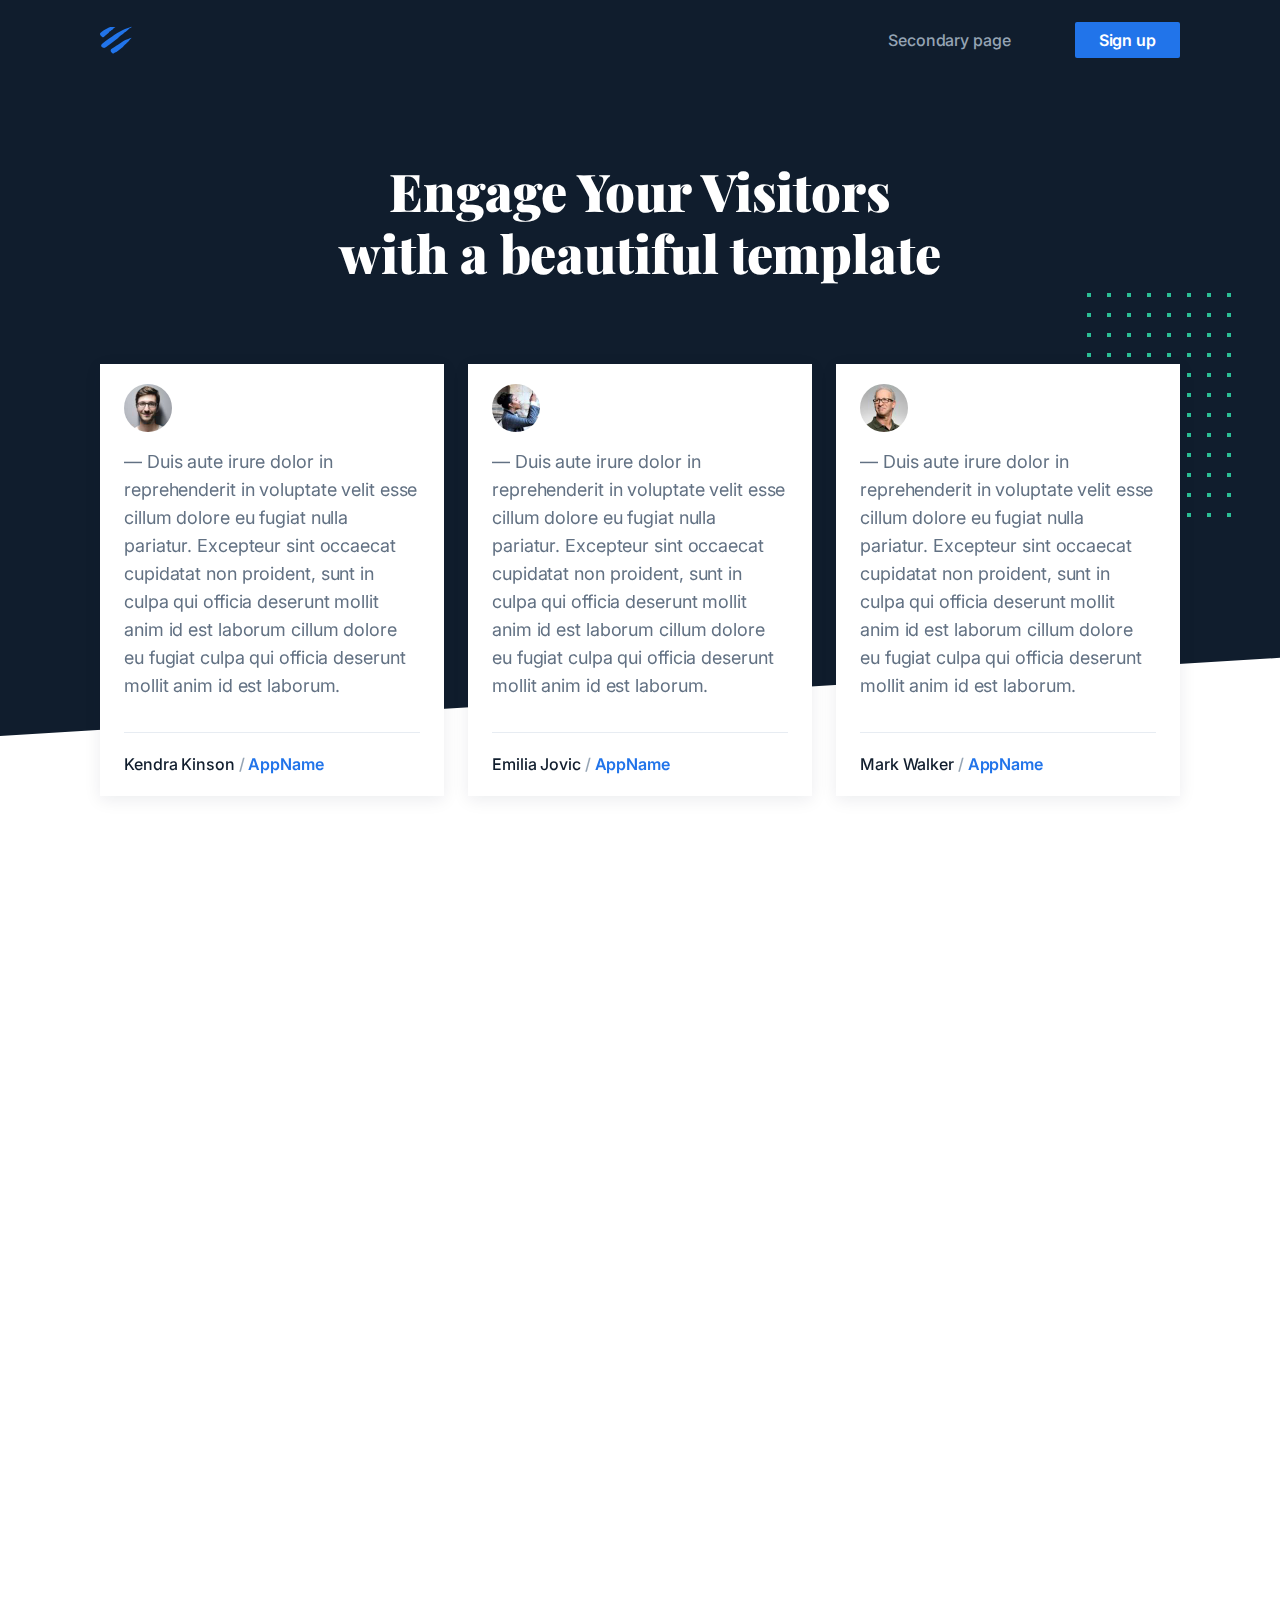
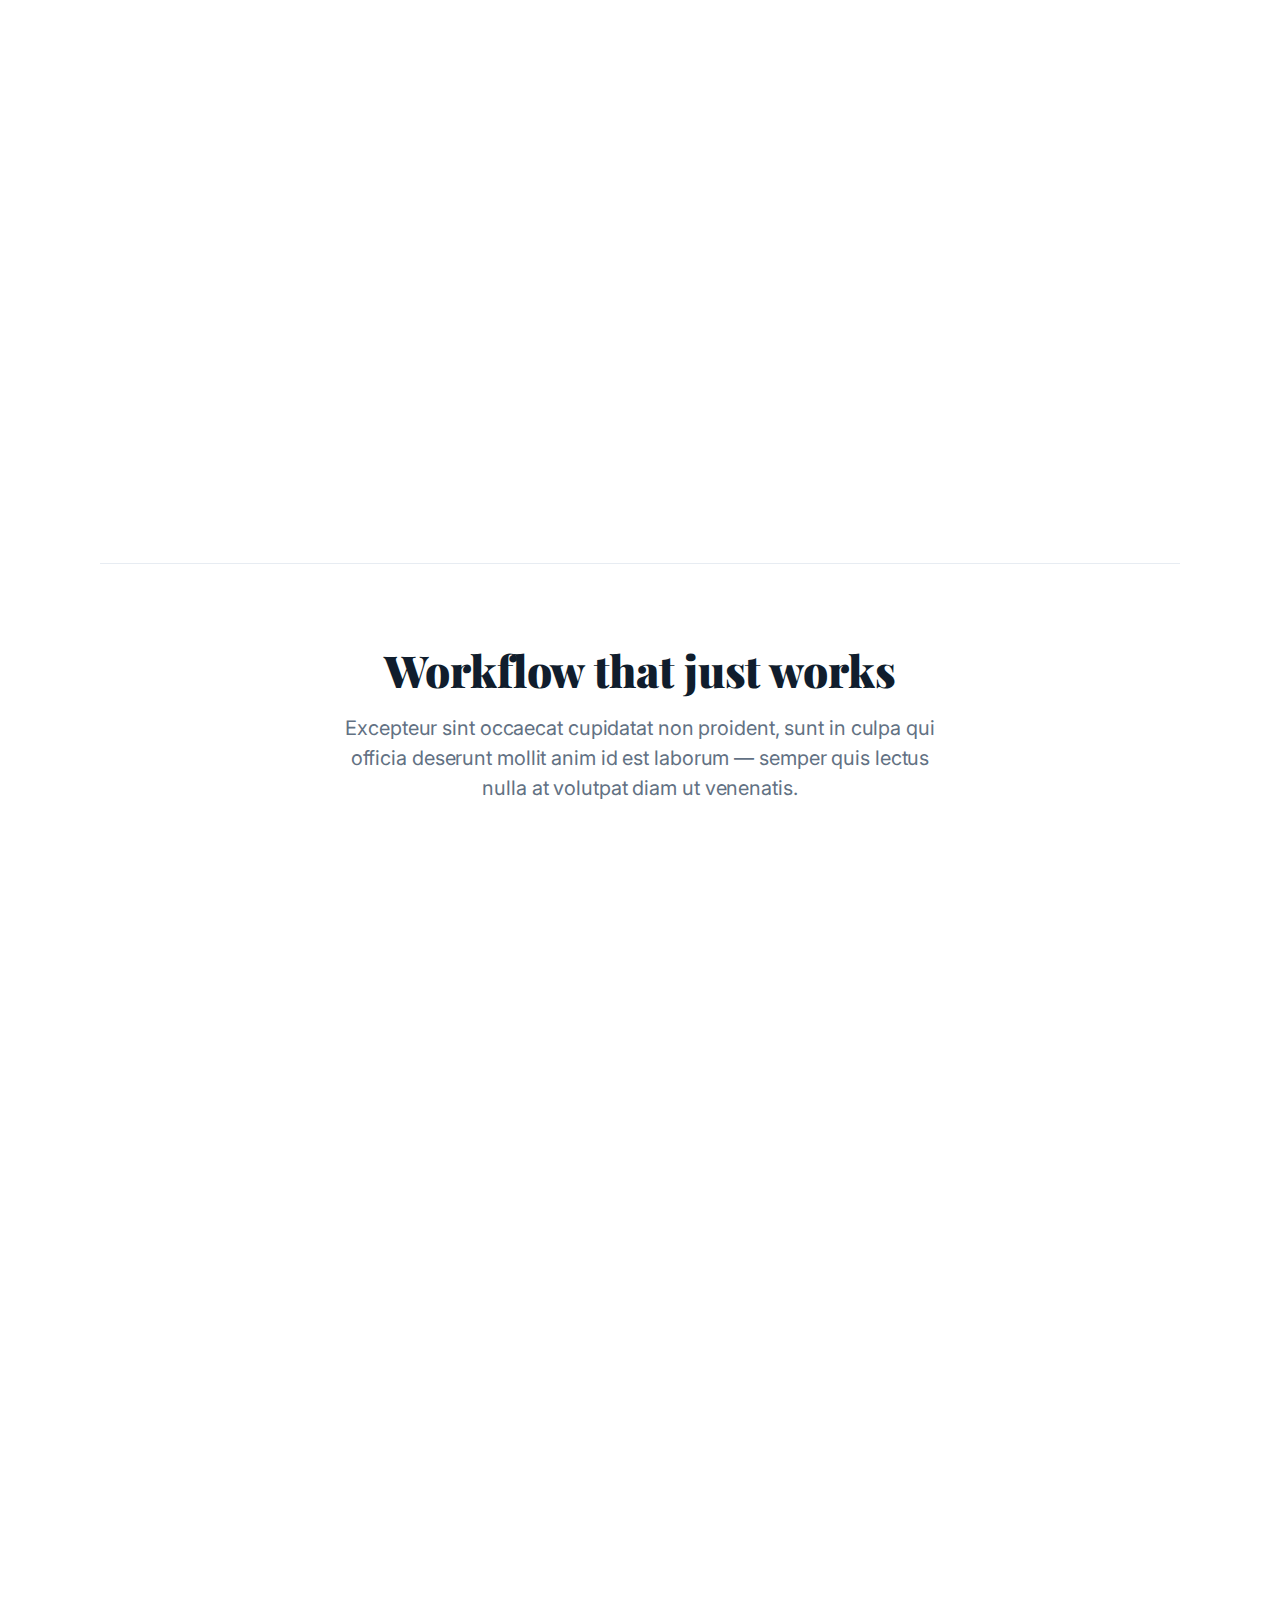
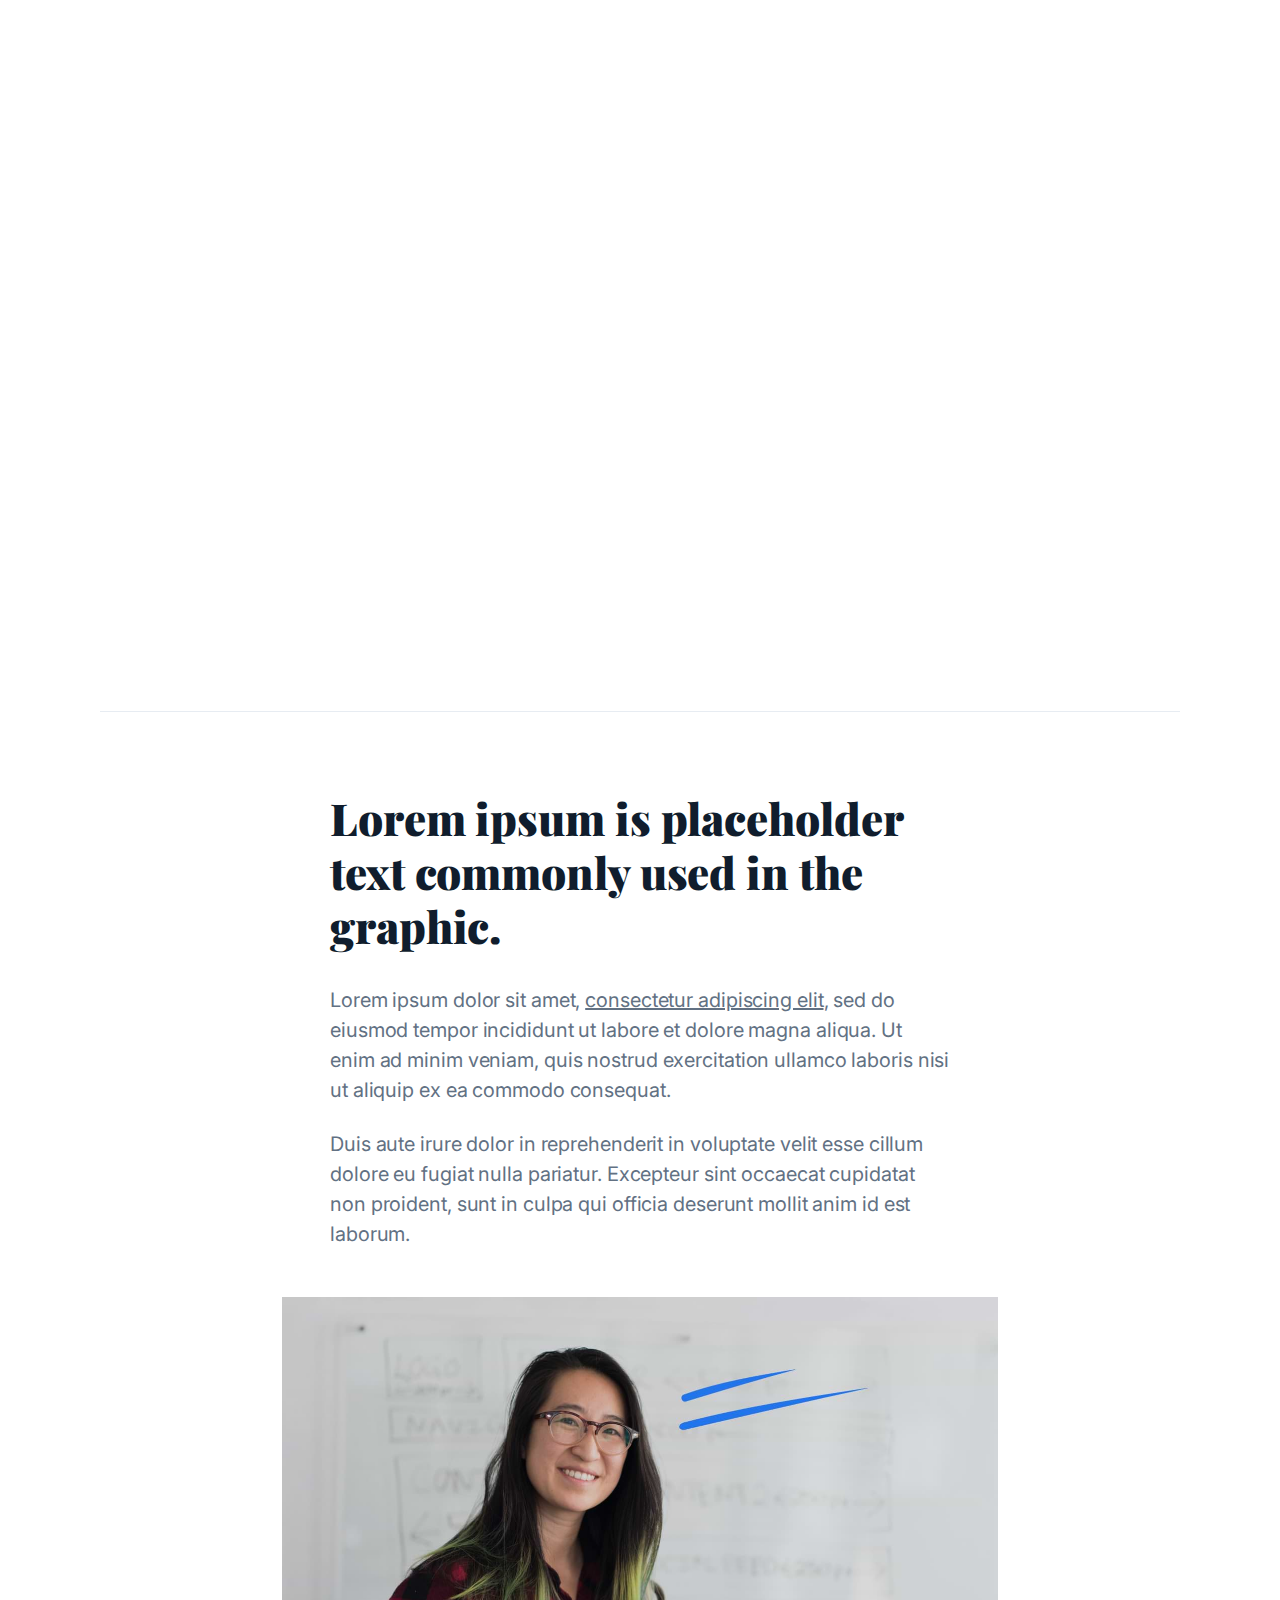
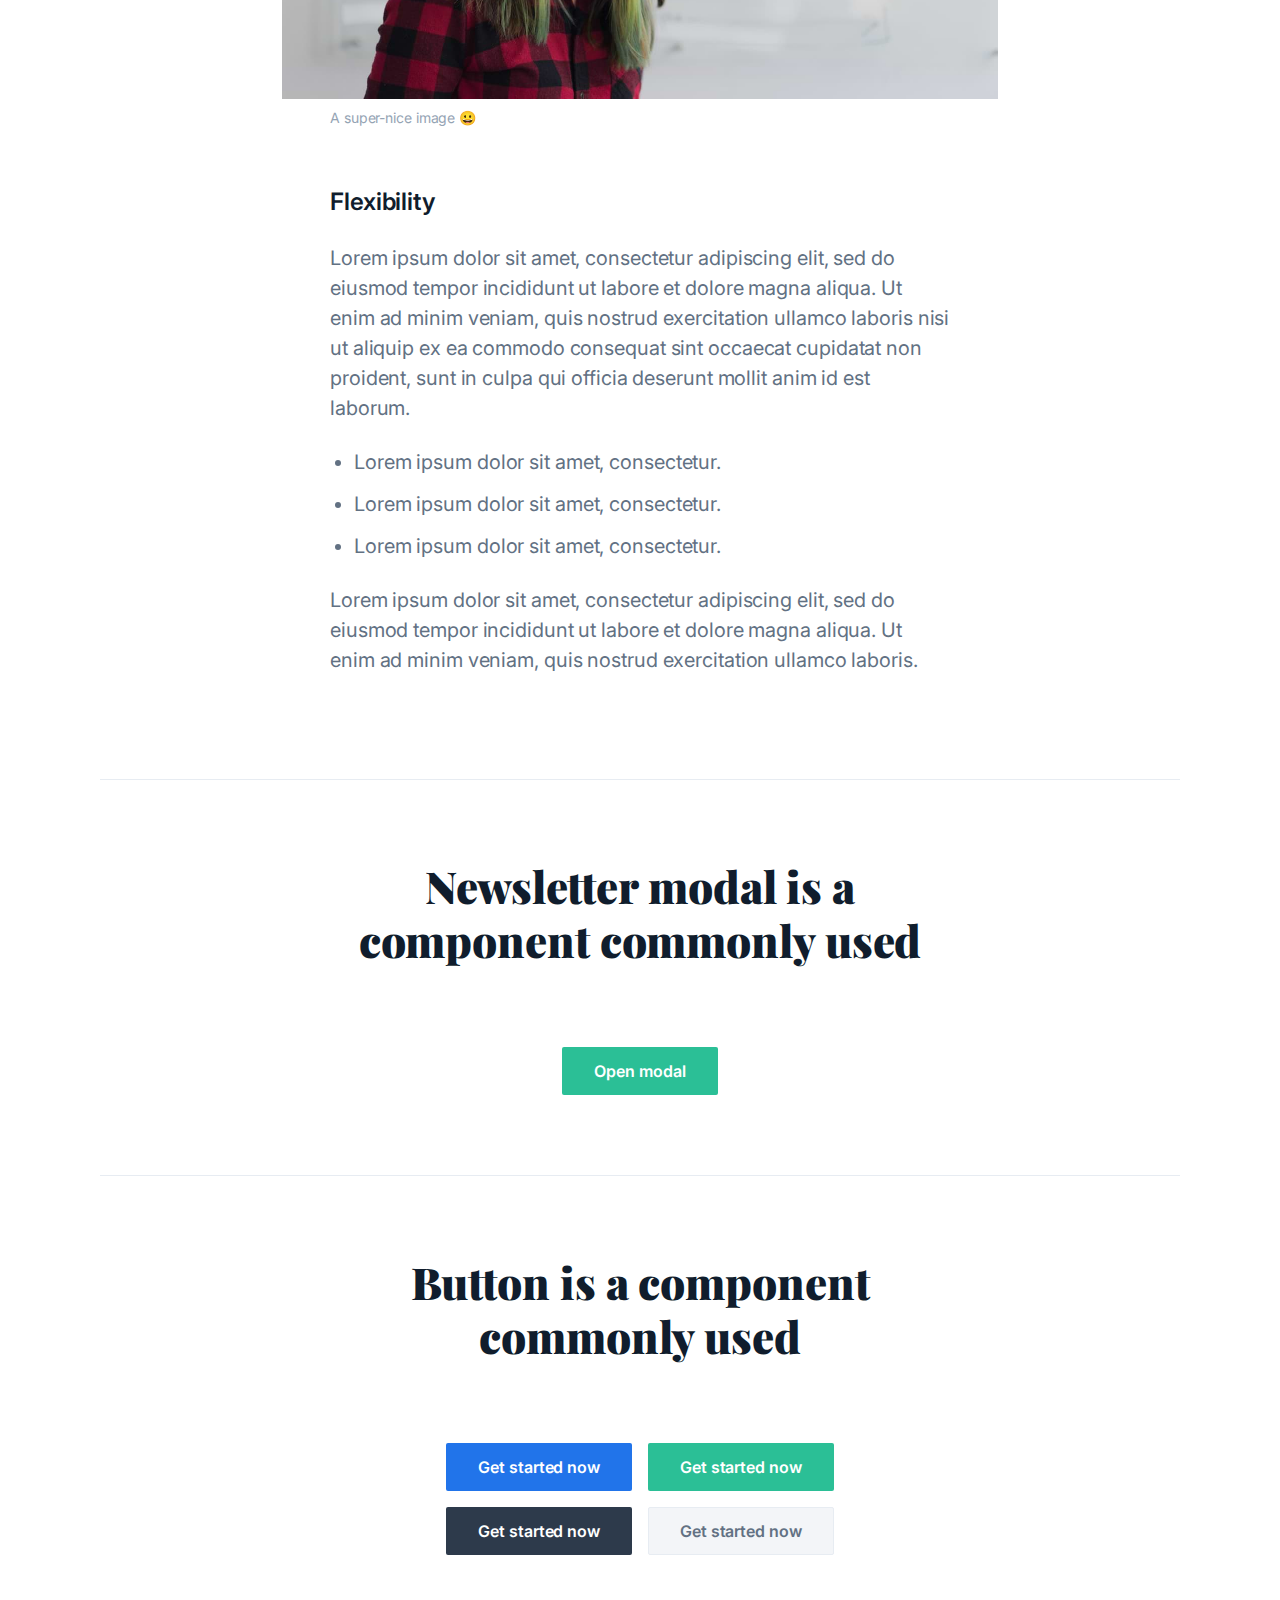
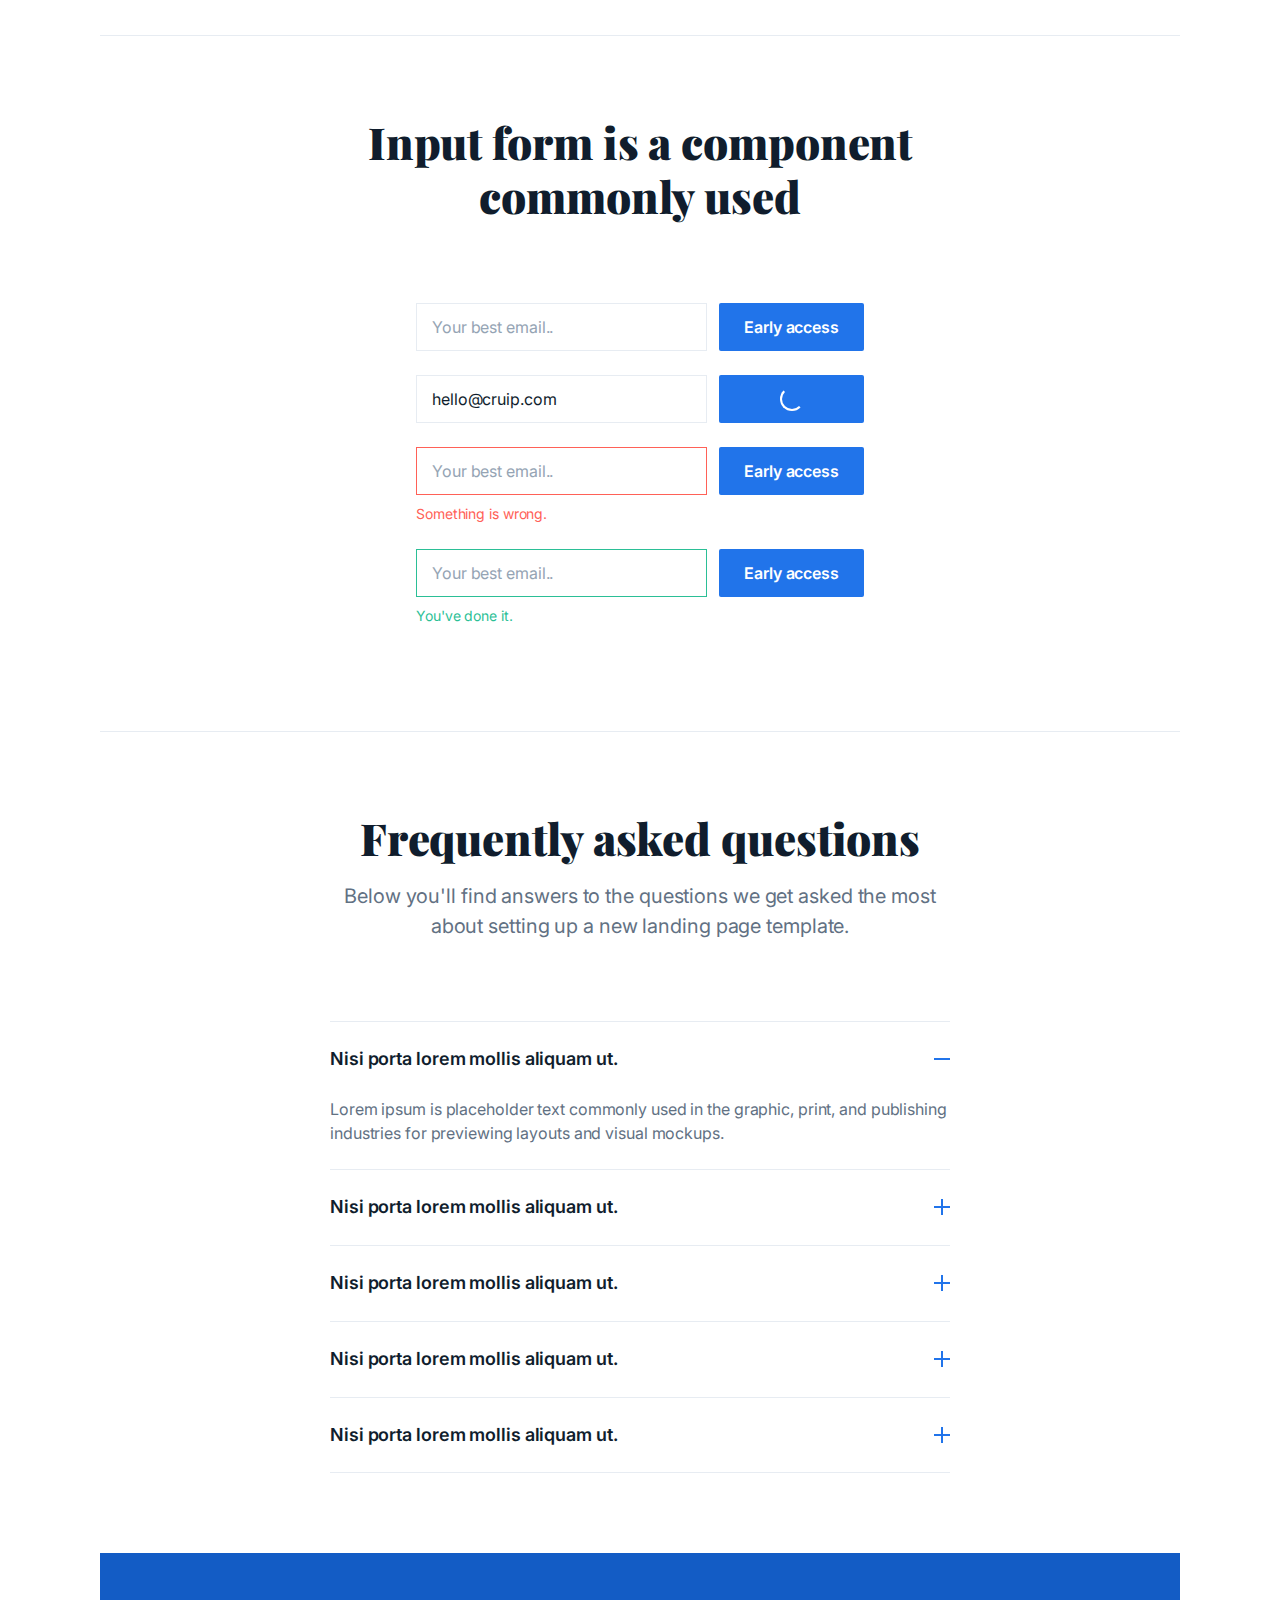
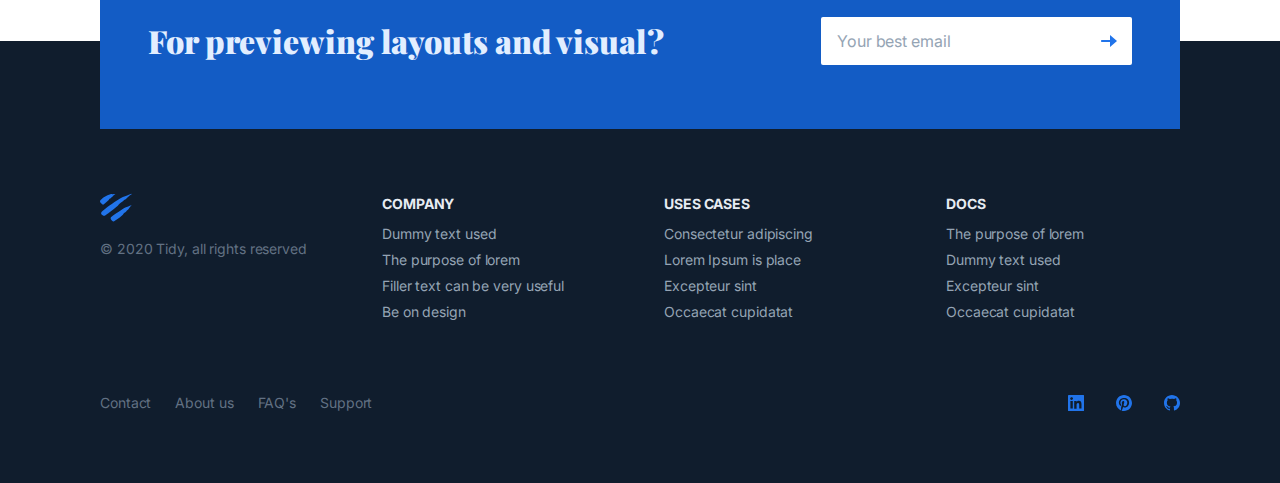
==== api/templates/additional.html @ d2d688d2 "novo" ====
<!DOCTYPE html><html lang="en" class="no-js"><head><meta charset="utf-8"><meta http-equiv="X-UA-Compatible" content="IE=edge"><meta name="viewport" content="width=device-width,initial-scale=1"><title>Tidy Template</title><link rel="stylesheet" href="css/style.css"></head><body class="has-animations"><div class="body-wrap"><header class="site-header invert-color"><div class="container"><div class="site-header-inner"><div class="brand"><h1 class="m-0"><a href="index.html"><img src="images/logo.svg" alt="Tidy" width="32" height="32"></a></h1></div><button id="header-nav-toggle" class="header-nav-toggle" aria-controls="primary-menu" aria-expanded="false"><span class="screen-reader">Menu</span> <span class="hamburger"><span class="hamburger-inner"></span></span></button><nav id="header-nav" class="header-nav"><div class="header-nav-inner"><ul class="list-reset text-xs header-nav-right"><li><a href="additional.html">Secondary page</a></li></ul><ul class="list-reset header-nav-right"><li><a class="button button-primary button-wide-mobile button-wide-mobile button-sm" href="signup.html">Sign up</a></li></ul></div></nav></div></div></header><main class="site-content"><section class="testimonial section has-bg-color-cut illustration-section-02"><div class="container"><div class="testimonial-inner section-inner"><div class="section-header center-content invert-color"><div class="container-xs"><h1 class="m-0">Engage Your Visitors with a beautiful template</h1></div></div><div class="tiles-wrap"><div class="tiles-item reveal-from-bottom" data-reveal-container=".tiles-wrap"><div class="tiles-item-inner has-shadow"><div class="testimonial-item-header mb-16"><div class="testimonial-item-image"><img src="images/testimonial-image-01.jpg" alt="Testimonial image 01" width="48" height="48"></div></div><div class="testimonial-item-content"><p class="text-sm mb-0">— Duis aute irure dolor in reprehenderit in voluptate velit esse cillum dolore eu fugiat nulla pariatur. Excepteur sint occaecat cupidatat non proident, sunt in culpa qui officia deserunt mollit anim id est laborum cillum dolore eu fugiat culpa qui officia deserunt mollit anim id est laborum.</p></div><div class="testimonial-item-footer text-xs fw-500 mt-32 mb-0 has-top-divider"><span class="testimonial-item-name">Kendra Kinson </span><span class="text-color-low">/ </span><span class="testimonial-item-link fw-600"><a href="#">AppName</a></span></div></div></div><div class="tiles-item reveal-from-bottom" data-reveal-container=".tiles-wrap" data-reveal-delay="200"><div class="tiles-item-inner has-shadow"><div class="testimonial-item-header mb-16"><div class="testimonial-item-image"><img src="images/testimonial-image-02.jpg" alt="Testimonial image 02" width="48" height="48"></div></div><div class="testimonial-item-content"><p class="text-sm mb-0">— Duis aute irure dolor in reprehenderit in voluptate velit esse cillum dolore eu fugiat nulla pariatur. Excepteur sint occaecat cupidatat non proident, sunt in culpa qui officia deserunt mollit anim id est laborum cillum dolore eu fugiat culpa qui officia deserunt mollit anim id est laborum.</p></div><div class="testimonial-item-footer text-xs fw-500 mt-32 mb-0 has-top-divider"><span class="testimonial-item-name">Emilia Jovic </span><span class="text-color-low">/ </span><span class="testimonial-item-link fw-600"><a href="#">AppName</a></span></div></div></div><div class="tiles-item reveal-from-bottom" data-reveal-container=".tiles-wrap" data-reveal-delay="400"><div class="tiles-item-inner has-shadow"><div class="testimonial-item-header mb-16"><div class="testimonial-item-image"><img src="images/testimonial-image-03.jpg" alt="Testimonial image 03" width="48" height="48"></div></div><div class="testimonial-item-content"><p class="text-sm mb-0">— Duis aute irure dolor in reprehenderit in voluptate velit esse cillum dolore eu fugiat nulla pariatur. Excepteur sint occaecat cupidatat non proident, sunt in culpa qui officia deserunt mollit anim id est laborum cillum dolore eu fugiat culpa qui officia deserunt mollit anim id est laborum.</p></div><div class="testimonial-item-footer text-xs fw-500 mt-32 mb-0 has-top-divider"><span class="testimonial-item-name">Mark Walker </span><span class="text-color-low">/ </span><span class="testimonial-item-link fw-600"><a href="#">AppName</a></span></div></div></div></div></div></div></section><section class="clients section reveal-fade"><div class="container"><div class="clients-inner section-inner has-top-divider has-bottom-divider"><ul class="list-reset"><li class="reveal-from-bottom"><img src="images/clients-01.svg" alt="Clients 01"></li><li class="reveal-from-bottom" data-reveal-delay="150"><img src="images/clients-02.svg" alt="Clients 02"></li><li class="reveal-from-bottom" data-reveal-delay="300"><img src="images/clients-03.svg" alt="Clients 03"></li><li class="reveal-from-bottom" data-reveal-delay="450"><img src="images/clients-04.svg" alt="Clients 04"></li><li class="reveal-from-bottom" data-reveal-delay="600"><img src="images/clients-05.svg" alt="Clients 05"></li></ul></div></div></section><section class="team section center-content"><div class="container"><div class="team-inner section-inner"><div class="section-header center-content reveal-from-bottom"><div class="container-xs"><h2 class="mt-0 mb-16">Get to know us</h2><p class="m-0">Excepteur sint occaecat cupidatat non proident, sunt in culpa qui officia deserunt mollit anim id est laborum — semper quis lectus nulla at volutpat diam ut venenatis.</p></div></div><div class="tiles-wrap"><div class="tiles-item reveal-from-bottom" data-reveal-container=".tiles-wrap"><div class="tiles-item-inner"><div class="team-item-header"><div class="team-item-image mb-24"><img src="images/team-member-01.jpg" alt="Team member 01" width="180" height="180"></div></div><div class="team-item-content"><h5 class="team-item-name mt-0 mb-4">Markus Hasinika</h5><div class="team-item-role text-xs fw-600 mb-8">Founder & CEO</div><p class="m-0 text-sm">Lorem ipsum dolor sit amet, consectetur adipiscing elit, sed do eiusmod.</p></div></div></div><div class="tiles-item reveal-from-bottom" data-reveal-container=".tiles-wrap" data-reveal-delay="150"><div class="tiles-item-inner"><div class="team-item-header"><div class="team-item-image mb-24"><img src="images/team-member-02.jpg" alt="Team member 02" width="180" height="180"></div></div><div class="team-item-content"><h5 class="team-item-name mt-0 mb-4">Markus Hasinika</h5><div class="team-item-role text-xs fw-600 mb-8">Founder & CEO</div><p class="m-0 text-sm">Lorem ipsum dolor sit amet, consectetur adipiscing elit, sed do eiusmod.</p></div></div></div><div class="tiles-item reveal-from-bottom" data-reveal-container=".tiles-wrap" data-reveal-delay="300"><div class="tiles-item-inner"><div class="team-item-header"><div class="team-item-image mb-24"><img src="images/team-member-03.jpg" alt="Team member 03" width="180" height="180"></div></div><div class="team-item-content"><h5 class="team-item-name mt-0 mb-4">Markus Hasinika</h5><div class="team-item-role text-xs fw-600 mb-8">Founder & CEO</div><p class="m-0 text-sm">Lorem ipsum dolor sit amet, consectetur adipiscing elit, sed do eiusmod.</p></div></div></div><div class="tiles-item reveal-from-bottom" data-reveal-container=".tiles-wrap" data-reveal-delay="450"><div class="tiles-item-inner"><div class="team-item-header"><div class="team-item-image mb-24"><img src="images/team-member-04.jpg" alt="Team member 04" width="180" height="180"></div></div><div class="team-item-content"><h5 class="team-item-name mt-0 mb-4">Markus Hasinika</h5><div class="team-item-role text-xs fw-600 mb-8">Founder & CEO</div><p class="m-0 text-sm">Lorem ipsum dolor sit amet, consectetur adipiscing elit, sed do eiusmod.</p></div></div></div><div class="tiles-item reveal-from-bottom" data-reveal-container=".tiles-wrap" data-reveal-delay="600"><div class="tiles-item-inner"><div class="team-item-header"><div class="team-item-image mb-24"><img src="images/team-member-05.jpg" alt="Team member 05" width="180" height="180"></div></div><div class="team-item-content"><h5 class="team-item-name mt-0 mb-4">Markus Hasinika</h5><div class="team-item-role text-xs fw-600 mb-8">Founder & CEO</div><p class="m-0 text-sm">Lorem ipsum dolor sit amet, consectetur adipiscing elit, sed do eiusmod.</p></div></div></div><div class="tiles-item reveal-from-bottom" data-reveal-container=".tiles-wrap" data-reveal-delay="750"><div class="tiles-item-inner"><div class="team-item-header"><div class="team-item-image mb-24"><img src="images/team-member-06.jpg" alt="Team member 01" width="180" height="180"></div></div><div class="team-item-content"><h5 class="team-item-name mt-0 mb-4">Markus Hasinika</h5><div class="team-item-role text-xs fw-600 mb-8">Founder & CEO</div><p class="m-0 text-sm">Lorem ipsum dolor sit amet, consectetur adipiscing elit, sed do eiusmod.</p></div></div></div></div></div></div></section><section class="features-split section"><div class="container"><div class="features-split-inner section-inner has-top-divider"><div class="section-header center-content"><div class="container-xs"><h2 class="mt-0 mb-16">Workflow that just works</h2><p class="m-0">Excepteur sint occaecat cupidatat non proident, sunt in culpa qui officia deserunt mollit anim id est laborum — semper quis lectus nulla at volutpat diam ut venenatis.</p></div></div><div class="split-wrap invert-mobile"><div class="split-item"><div class="split-item-content center-content-mobile"><h3 class="mt-0 mb-16 reveal-from-bottom" data-reveal-container=".split-item">Data-driven insights</h3><p class="m-0 reveal-from-bottom" data-reveal-delay="100" data-reveal-container=".split-item">Lorem ipsum dolor sit amet, consectetur adipiscing elit, sed do eiusmod tempor incididunt ut labore et dolore magna aliqua. Ut enim ad minim veniam, quis nostrud exercitation ullamco laboris nisi ut aliquip ex ea commodo consequat.</p></div><div class="split-item-image split-item-image-fill reveal-scale-up" data-reveal-container=".split-item" data-reveal-delay="200"><img class="has-shadow" src="images/features-split-image-01.png" alt="Features split image 01" width="528" height="396"></div></div><div class="split-item"><div class="split-item-content center-content-mobile"><h3 class="mt-0 mb-16 reveal-from-bottom" data-reveal-container=".split-item">Data-driven insights</h3><p class="m-0 reveal-from-bottom" data-reveal-delay="100" data-reveal-container=".split-item">Lorem ipsum dolor sit amet, consectetur adipiscing elit, sed do eiusmod tempor incididunt ut labore et dolore magna aliqua. Ut enim ad minim veniam, quis nostrud exercitation ullamco laboris nisi ut aliquip ex ea commodo consequat.</p></div><div class="split-item-image split-item-image-fill reveal-scale-up" data-reveal-container=".split-item" data-reveal-delay="200"><img class="has-shadow" src="images/features-split-image-02.png" alt="Features split image 02" width="528" height="396"></div></div><div class="split-item"><div class="split-item-content center-content-mobile"><h3 class="mt-0 mb-16 reveal-from-bottom" data-reveal-container=".split-item">Data-driven insights</h3><p class="m-0 reveal-from-bottom" data-reveal-delay="100" data-reveal-container=".split-item">Lorem ipsum dolor sit amet, consectetur adipiscing elit, sed do eiusmod tempor incididunt ut labore et dolore magna aliqua. Ut enim ad minim veniam, quis nostrud exercitation ullamco laboris nisi ut aliquip ex ea commodo consequat.</p></div><div class="split-item-image split-item-image-fill reveal-scale-up" data-reveal-container=".split-item" data-reveal-delay="200"><img class="has-shadow" src="images/features-split-image-03.png" alt="Features split image 03" width="528" height="396"></div></div></div></div></div></section><section class="section"><div class="container"><div class="section-inner has-top-divider"><div class="container-xs"><h2 class="mt-0">Lorem ipsum is placeholder text commonly used in the graphic.</h2><p>Lorem ipsum dolor sit amet, <a href="#">consectetur adipiscing elit</a>, sed do eiusmod tempor incididunt ut labore et dolore magna aliqua. Ut enim ad minim veniam, quis nostrud exercitation ullamco laboris nisi ut aliquip ex ea commodo consequat.</p><p>Duis aute irure dolor in reprehenderit in voluptate velit esse cillum dolore eu fugiat nulla pariatur. Excepteur sint occaecat cupidatat non proident, sunt in culpa qui officia deserunt mollit anim id est laborum.</p><figure><img class="image-larger" src="images/image-placeholder.jpg" alt="Image placeholder" width="712" height="400"><figcaption class="text-color-low">A super-nice image <span role="img" aria-label="smile">😀</span></figcaption></figure><h4>Flexibility</h4><p>Lorem ipsum dolor sit amet, consectetur adipiscing elit, sed do eiusmod tempor incididunt ut labore et dolore magna aliqua. Ut enim ad minim veniam, quis nostrud exercitation ullamco laboris nisi ut aliquip ex ea commodo consequat sint occaecat cupidatat non proident, sunt in culpa qui officia deserunt mollit anim id est laborum.</p><ul><li>Lorem ipsum dolor sit amet, consectetur.</li><li>Lorem ipsum dolor sit amet, consectetur.</li><li>Lorem ipsum dolor sit amet, consectetur.</li></ul><p>Lorem ipsum dolor sit amet, consectetur adipiscing elit, sed do eiusmod tempor incididunt ut labore et dolore magna aliqua. Ut enim ad minim veniam, quis nostrud exercitation ullamco laboris.</p></div></div></div></section><section class="section"><div class="container"><div class="section-inner has-top-divider"><div class="container-xs"><div class="section-header center-content"><h2 class="m-0">Newsletter modal is a component commonly used</h2></div><div class="center-content"><a class="button button-secondary modal-trigger" aria-controls="modal-01" href="#">Open modal</a></div><div id="modal-01" class="modal"><div class="modal-inner"><button class="modal-close modal-close-trigger" aria-label="close"></button><div class="modal-content"><div class="center-content"><h3 class="mt-16 mb-8">Join our newsletter</h3><p class="text-sm">Magnis dis parturient montes nascetur. Quam quisque id diam vel quam integer.</p></div><form style="max-width:320px;margin:0 auto"><div class="mb-12"><input class="form-input" type="email" id="modal-input" placeholder="Your best email"></div><button class="button button-primary button-block">Subscribe</button></form><div class="center-content mt-24"><a class="text-xs modal-close-trigger" aria-label="close" href="#0">No thanks!</a></div></div></div></div></div></div></div></section><section class="section center-content"><div class="container"><div class="section-inner has-top-divider"><div class="container-xs"><div class="section-header"><h2 class="m-0">Button is a component commonly used</h2></div><div class="button-group"><a class="button button-primary button-wide-mobile" href="#">Get started now</a> <a class="button button-secondary button-wide-mobile" href="#">Get started now</a></div><div class="button-group"><a class="button button-dark button-wide-mobile" href="#">Get started now</a> <a class="button button-wide-mobile" href="#">Get started now</a></div></div></div></div></section><section class="section"><div class="container"><div class="section-inner has-top-divider"><div class="container-xs"><div class="section-header center-content"><h2 class="m-0">Input form is a component commonly used</h2></div><form style="max-width:448px;margin:0 auto"><div class="mb-24"><label class="form-label screen-reader" for="input-01">This is a label</label><div class="form-group-desktop"><input class="form-input" type="email" id="input-01" placeholder="Your best email.."> <button class="button button-primary">Early access</button></div></div><div class="mb-24"><label class="form-label screen-reader" for="input-02">This is a label</label><div class="form-group-desktop"><input class="form-input" type="email" id="input-02" placeholder="Your best email.." value="hello@cruip.com"> <button class="button button-primary is-loading">Early access</button></div></div><div class="mb-24"><label class="form-label screen-reader" for="input-03">This is a label</label><div class="form-group-desktop"><input class="form-input form-error" type="email" id="input-03" placeholder="Your best email.."> <button class="button button-primary">Early access</button></div><div class="form-hint text-color-error">Something is wrong.</div></div><div class="mb-24"><label class="form-label screen-reader" for="input-04">This is a label</label><div class="form-group-desktop"><input class="form-input form-success" type="email" id="input-04" placeholder="Your best email.."> <button class="button button-primary">Early access</button></div><div class="form-hint text-color-success">You've done it.</div></div></form></div></div></div></section><section class="section"><div class="container"><div class="section-inner has-top-divider"><div class="container-xs"><div class="section-header center-content"><h2 class="mt-0 mb-16">Frequently asked questions</h2><p class="m-0">Below you'll find answers to the questions we get asked the most about setting up a new landing page template.</p></div><ul class="accordion list-reset mb-0"><li class="is-active"><div class="accordion-header text-sm"><span class="text-sm text-color-high fw-600">Nisi porta lorem mollis aliquam ut.</span><div class="accordion-icon"></div></div><div class="accordion-content text-xs"><p>Lorem ipsum is placeholder text commonly used in the graphic, print, and publishing industries for previewing layouts and visual mockups.</p></div></li><li><div class="accordion-header text-sm"><span class="text-sm text-color-high fw-600">Nisi porta lorem mollis aliquam ut.</span><div class="accordion-icon"></div></div><div class="accordion-content text-xs"><p>Lorem ipsum is placeholder text commonly used in the graphic, print, and publishing industries for previewing layouts and visual mockups.</p></div></li><li><div class="accordion-header text-sm"><span class="text-sm text-color-high fw-600">Nisi porta lorem mollis aliquam ut.</span><div class="accordion-icon"></div></div><div class="accordion-content text-xs"><p>Lorem ipsum is placeholder text commonly used in the graphic, print, and publishing industries for previewing layouts and visual mockups.</p></div></li><li><div class="accordion-header text-sm"><span class="text-sm text-color-high fw-600">Nisi porta lorem mollis aliquam ut.</span><div class="accordion-icon"></div></div><div class="accordion-content text-xs"><p>Lorem ipsum is placeholder text commonly used in the graphic, print, and publishing industries for previewing layouts and visual mockups.</p></div></li><li><div class="accordion-header text-sm"><span class="text-sm text-color-high fw-600">Nisi porta lorem mollis aliquam ut.</span><div class="accordion-icon"></div></div><div class="accordion-content text-xs"><p>Lorem ipsum is placeholder text commonly used in the graphic, print, and publishing industries for previewing layouts and visual mockups.</p></div></li></ul></div></div></div></section><section class="cta section center-content-mobile has-bg-color-cut invert-color"><div class="container"><div class="cta-inner section-inner cta-split"><div class="cta-slogan"><h3 class="m-0">For previewing layouts and visual?</h3></div><div class="cta-action"><div class="has-icon-right"><label for="newsletter" class="form-label screen-reader">Subscribe</label> <input id="newsletter" class="form-input" type="text" placeholder="Your best email"> <svg width="16" height="12" xmlns="http://www.w3.org/2000/svg"><path d="M9 5H1c-.6 0-1 .4-1 1s.4 1 1 1h8v5l7-6-7-6v5z" fill="#2174EA" fill-rule="nonzero"/></svg></div></div></div></div></section></main><footer class="site-footer invert-color"><div class="container"><div class="site-footer-inner"><div class="footer-top text-xxs"><div class="footer-blocks"><div class="footer-block"><div class="brand mb-16"><a href="index.html"><img src="images/logo.svg" alt="Tidy" width="32" height="32"></a></div><div class="footer-copyright">&copy; 2020 Tidy, all rights reserved</div></div><div class="footer-block"><div class="footer-block-title">Company</div><ul class="list-reset mb-0"><li><a href="#">Dummy text used</a></li><li><a href="#">The purpose of lorem</a></li><li><a href="#">Filler text can be very useful</a></li><li><a href="#">Be on design</a></li></ul></div><div class="footer-block"><div class="footer-block-title">Uses cases</div><ul class="list-reset mb-0"><li><a href="#">Consectetur adipiscing</a></li><li><a href="#">Lorem Ipsum is place</a></li><li><a href="#">Excepteur sint</a></li><li><a href="#">Occaecat cupidatat</a></li></ul></div><div class="footer-block"><div class="footer-block-title">Docs</div><ul class="list-reset mb-0"><li><a href="#">The purpose of lorem</a></li><li><a href="#">Dummy text used</a></li><li><a href="#">Excepteur sint</a></li><li><a href="#">Occaecat cupidatat</a></li></ul></div></div></div><div class="footer-bottom space-between center-content-mobile text-xxs"><nav class="footer-nav"><ul class="list-reset mb-0"><li><a href="#">Contact</a></li><li><a href="#">About us</a></li><li><a href="#">FAQ's</a></li><li><a href="#">Support</a></li></ul></nav><div class="footer-social"><ul class="list-reset"><li><a href="#"><svg width="16" height="16" viewBox="0 0 16 16" xmlns="http://www.w3.org/2000/svg"><title>LinkedIn</title><path d="M15.3 0H.7C.3 0 0 .3 0 .7v14.7c0 .3.3.6.7.6h14.7c.4 0 .7-.3.7-.7V.7c-.1-.4-.4-.7-.8-.7zM4.7 13.6H2.4V6h2.4v7.6h-.1zM3.6 5c-.8 0-1.4-.7-1.4-1.4 0-.8.6-1.4 1.4-1.4.8 0 1.4.6 1.4 1.4-.1.7-.7 1.4-1.4 1.4zm10 8.6h-2.4V9.9c0-.9 0-2-1.2-2s-1.4 1-1.4 2v3.8H6.2V6h2.3v1c.3-.6 1.1-1.2 2.2-1.2 2.4 0 2.8 1.6 2.8 3.6v4.2h.1z"/></svg></a></li><li><a href="#"><svg width="16" height="16" viewBox="0 0 16 16" xmlns="http://www.w3.org/2000/svg"><title>Pinterest</title><path d="M8 0C3.6 0 0 3.6 0 8c0 3.4 2.1 6.3 5.1 7.4-.1-.6-.1-1.6 0-2.3.1-.6.9-4 .9-4s-.2-.4-.2-1.1c0-1.1.7-2 1.5-2 .7 0 1 .5 1 1.1 0 .7-.4 1.7-.7 2.7-.2.8.4 1.4 1.2 1.4 1.4 0 2.5-1.5 2.5-3.7 0-1.9-1.4-3.3-3.3-3.3-2.3 0-3.6 1.7-3.6 3.5 0 .7.3 1.4.6 1.8v.4c-.1.3-.2.8-.2.9 0 .1-.1.2-.3.1-1-.5-1.6-1.9-1.6-3.1C2.9 5.3 4.7 3 8.2 3c2.8 0 4.9 2 4.9 4.6 0 2.8-1.7 5-4.2 5-.8 0-1.6-.4-1.8-.9 0 0-.4 1.5-.5 1.9-.2.7-.7 1.6-1 2.1.8.2 1.6.3 2.4.3 4.4 0 8-3.6 8-8s-3.6-8-8-8z"/></svg></a></li><li><a href="#"><svg width="16" height="16" viewBox="0 0 16 16" xmlns="http://www.w3.org/2000/svg"><title>GitHub</title><path d="M7.95 0C3.578 0 0 3.578 0 7.95c0 3.479 2.286 6.46 5.466 7.553.397.1.497-.199.497-.397v-1.392c-2.187.497-2.683-.994-2.683-.994-.398-.894-.895-1.192-.895-1.192-.696-.497.1-.497.1-.497.795.1 1.192.795 1.192.795.696 1.292 1.888.894 2.286.696.1-.497.298-.895.497-1.093-1.79-.2-3.578-.895-3.578-3.976 0-.894.298-1.59.795-2.087-.1-.198-.397-.993.1-2.086 0 0 .695-.2 2.186.795a6.408 6.408 0 0 1 1.987-.299c.696 0 1.392.1 1.988.299 1.49-.994 2.186-.795 2.186-.795.398 1.093.199 1.888.1 2.086.496.597.795 1.292.795 2.087 0 3.081-1.889 3.677-3.677 3.876.298.398.596.895.596 1.59v2.187c0 .198.1.496.596.397C13.714 14.41 16 11.43 16 7.95 15.9 3.578 12.323 0 7.95 0z"/></svg></a></li></ul></div></div></div></div></footer></div><script src="js/main.min.js"></script></body></html>
---- api/templates/css/style.css ----
@import url("https://fonts.googleapis.com/css?family=Inter:400,500,600,700|Playfair+Display:700,900&display=swap");html{line-height:1.15;-ms-text-size-adjust:100%;-webkit-text-size-adjust:100%}body{margin:0}article,aside,footer,header,nav,section{display:block}h1{font-size:2em;margin:0.67em 0}figcaption,figure,main{display:block}figure{margin:1em 40px}hr{box-sizing:content-box;height:0;overflow:visible}pre{font-family:monospace, monospace;font-size:1em}a{background-color:transparent;-webkit-text-decoration-skip:objects}abbr[title]{border-bottom:none;text-decoration:underline;-webkit-text-decoration:underline dotted;text-decoration:underline dotted}b,strong{font-weight:inherit}b,strong{font-weight:bolder}code,kbd,samp{font-family:monospace, monospace;font-size:1em}dfn{font-style:italic}mark{background-color:#ff0;color:#000}small{font-size:80%}sub,sup{font-size:75%;line-height:0;position:relative;vertical-align:baseline}sub{bottom:-0.25em}sup{top:-0.5em}audio,video{display:inline-block}audio:not([controls]){display:none;height:0}img{border-style:none}svg:not(:root){overflow:hidden}button,input,optgroup,select,textarea{font-family:sans-serif;font-size:100%;line-height:1.15;margin:0}button,input{overflow:visible}button,select{text-transform:none}button,html [type="button"],[type="reset"],[type="submit"]{-webkit-appearance:button}button::-moz-focus-inner,[type="button"]::-moz-focus-inner,[type="reset"]::-moz-focus-inner,[type="submit"]::-moz-focus-inner{border-style:none;padding:0}button:-moz-focusring,[type="button"]:-moz-focusring,[type="reset"]:-moz-focusring,[type="submit"]:-moz-focusring{outline:1px dotted ButtonText}fieldset{padding:0.35em 0.75em 0.625em}legend{box-sizing:border-box;color:inherit;display:table;max-width:100%;padding:0;white-space:normal}progress{display:inline-block;vertical-align:baseline}textarea{overflow:auto}[type="checkbox"],[type="radio"]{box-sizing:border-box;padding:0}[type="number"]::-webkit-inner-spin-button,[type="number"]::-webkit-outer-spin-button{height:auto}[type="search"]{-webkit-appearance:textfield;outline-offset:-2px}[type="search"]::-webkit-search-cancel-button,[type="search"]::-webkit-search-decoration{-webkit-appearance:none}::-webkit-file-upload-button{-webkit-appearance:button;font:inherit}details,menu{display:block}summary{display:list-item}canvas{display:inline-block}template{display:none}[hidden]{display:none}@media (min-width: 641px){.has-animations [class*=reveal-]{opacity:0;will-change:opacity, transform}.has-animations .reveal-from-top{-webkit-transform:translateY(-10px);transform:translateY(-10px)}.has-animations .reveal-from-bottom{-webkit-transform:translateY(10px);transform:translateY(10px)}.has-animations .reveal-from-left{-webkit-transform:translateX(-10px);transform:translateX(-10px)}.has-animations .reveal-from-right{-webkit-transform:translateX(10px);transform:translateX(10px)}.has-animations .reveal-scale-up{-webkit-transform:scale(.95);transform:scale(.95)}.has-animations .reveal-scale-down{-webkit-transform:scale(1.05);transform:scale(1.05)}.has-animations .reveal-rotate-from-left{-webkit-transform:perspective(1000px) rotateY(-45deg);transform:perspective(1000px) rotateY(-45deg)}.has-animations .reveal-rotate-from-right{-webkit-transform:perspective(1000px) rotateY(45deg);transform:perspective(1000px) rotateY(45deg)}.has-animations.is-loaded [class*=reveal-]{-webkit-transition:opacity 1s cubic-bezier(0.39, 0.575, 0.565, 1),-webkit-transform 1s cubic-bezier(0.39, 0.575, 0.565, 1);transition:opacity 1s cubic-bezier(0.39, 0.575, 0.565, 1),-webkit-transform 1s cubic-bezier(0.39, 0.575, 0.565, 1);transition:opacity 1s cubic-bezier(0.39, 0.575, 0.565, 1),transform 1s cubic-bezier(0.39, 0.575, 0.565, 1);transition:opacity 1s cubic-bezier(0.39, 0.575, 0.565, 1),transform 1s cubic-bezier(0.39, 0.575, 0.565, 1),-webkit-transform 1s cubic-bezier(0.39, 0.575, 0.565, 1)}.has-animations.is-loaded [class*=reveal-].is-revealed{opacity:1;-webkit-transform:translate(0);transform:translate(0)}}html{box-sizing:border-box}*,*:before,*:after{box-sizing:inherit}body{background:#fff;-moz-osx-font-smoothing:grayscale;-webkit-font-smoothing:antialiased}hr{border:0;display:block;height:1px;background:#E7ECF2;margin-top:24px;margin-bottom:24px}ul,ol{margin-top:0;padding-left:24px}ul:not(:last-child),ol:not(:last-child){margin-bottom:24px}ul{list-style:disc}ol{list-style:decimal}li:not(:last-child){margin-bottom:12px}li>ul,li>ol{margin-top:12px;margin-bottom:0}dl{margin-top:0;margin-bottom:24px}dt{font-weight:600}dd{margin-left:24px;margin-bottom:24px}img,svg,video{display:block;height:auto;max-width:100%}figure{margin:48px 0}figcaption{padding:8px 0}table{font-size:16px;line-height:24px;letter-spacing:-0.1px;border-collapse:collapse;margin-bottom:24px;width:100%}tr{border-bottom:1px solid #E7ECF2}th{font-weight:600;text-align:left}th,td{padding:8px 16px}th:first-child,td:first-child{padding-left:0}th:last-child,td:last-child{padding-right:0}.invert-color hr{display:block;height:1px;background:rgba(98,113,131,0.24)}.invert-color tr{border-bottom:1px solid rgba(98,113,131,0.24)}html{font-size:20px;line-height:30px;letter-spacing:-0.1px}body{color:#627183;font-size:1rem}body,button,input,select,textarea{font-family:"Inter", sans-serif;font-weight:400}h1,h2,h3,h4,h5,h6,.h1,.h2,.h3,.h4,.h5,.h6{font-family:"Playfair Display", serif;font-weight:900;clear:both;color:#101D2D;word-wrap:break-word;overflow-wrap:break-word}h1,.h1{font-size:44px;line-height:54px}h2,.h2{font-size:32px;line-height:42px}h3,.h3{font-size:24px;line-height:34px;letter-spacing:-0.1px}h4,.h4{font-size:24px;line-height:34px;letter-spacing:-0.1px}h5,.h5{font-size:20px;line-height:30px;letter-spacing:-0.1px}h6,.h6,small,.text-sm{font-size:18px;line-height:28px;letter-spacing:-0.1px}.text-xs{font-size:16px;line-height:24px;letter-spacing:-0.1px}.text-xxs{font-size:14px;line-height:22px}figcaption{font-size:14px;line-height:22px}a:not(.button){color:#627183;text-decoration:underline}a:not(.button):hover,a:not(.button):active{color:#2174EA;outline:0;text-decoration:none}a.func-link{color:#2174EA}h1,.h1{margin-top:48px;margin-bottom:32px}h2,.h2{margin-top:48px;margin-bottom:32px}h3,.h3{margin-top:36px;margin-bottom:24px}h4,h5,h6,.h4,.h5,.h6{margin-top:24px;margin-bottom:24px}p{margin-top:0;margin-bottom:24px}dfn,cite,em,i{font-style:italic}blockquote{font-size:20px;line-height:30px;letter-spacing:-0.1px;margin-top:24px;margin-bottom:24px;margin-left:24px}blockquote::before{content:"\201C"}blockquote::after{content:"\201D"}blockquote p{display:inline}address{border-width:1px 0;border-style:solid;border-color:#E7ECF2;padding:24px 0;margin:0 0 24px}pre,pre h1,pre h2,pre h3,pre h4,pre h5,pre h6,pre .h1,pre .h2,pre .h3,pre .h4,pre .h5,pre .h6{font-family:"Courier 10 Pitch", Courier, monospace}pre,code,kbd,tt,var{background:#F3F5F8}pre{font-size:16px;line-height:24px;letter-spacing:-0.1px;max-width:100%;overflow:auto;padding:24px 24px;margin-top:24px;margin-bottom:24px}code,kbd,tt,var{font-family:Monaco, Consolas, "Andale Mono", "DejaVu Sans Mono", monospace;font-size:16px;line-height:24px;letter-spacing:-0.1px;padding:2px 4px}abbr,acronym{cursor:help}mark,ins{text-decoration:none}b,strong{font-weight:600}.invert-color{color:#95A4B4}.invert-color a:not(.button){color:#95A4B4;text-decoration:underline}.invert-color a:not(.button):hover,.invert-color a:not(.button):active{color:#2174EA;outline:0;text-decoration:none}.invert-color h1,.invert-color h2,.invert-color h3,.invert-color h4,.invert-color h5,.invert-color h6,.invert-color .h1,.invert-color .h2,.invert-color .h3,.invert-color .h4,.invert-color .h5,.invert-color .h6{color:#fff}.invert-color address{border-color:rgba(98,113,131,0.24)}.invert-color pre,.invert-color code,.invert-color kbd,.invert-color tt,.invert-color var{background:#0c1622}@media (max-width: 640px){.h1-mobile{font-size:44px;line-height:54px}.h2-mobile{font-size:32px;line-height:42px}.h3-mobile{font-size:24px;line-height:34px;letter-spacing:-0.1px}.h4-mobile{font-size:24px;line-height:34px;letter-spacing:-0.1px}.h5-mobile{font-size:20px;line-height:30px;letter-spacing:-0.1px}.h6-mobile{font-size:18px;line-height:28px;letter-spacing:-0.1px}}@media (min-width: 641px){h1,.h1{font-size:52px;line-height:62px}h2,.h2{font-size:44px;line-height:54px}h3,.h3{font-size:32px;line-height:42px}}.container,.container-sm,.container-xs{width:100%;margin:0 auto;padding-left:16px;padding-right:16px}@media (min-width: 481px){.container,.container-sm,.container-xs{padding-left:24px;padding-right:24px}}.container{max-width:1128px}.container-sm{max-width:944px}.container-xs{max-width:668px}[class*=container] [class*=container]{padding-left:0;padding-right:0}[class*=container] .container-sm{max-width:896px}[class*=container] .container-xs{max-width:620px}.button{display:-webkit-inline-box;display:inline-flex;font-size:16px;line-height:24px;letter-spacing:-0.1px;font-weight:600;padding:11px 31px;height:48px;text-decoration:none !important;color:#627183;background-color:#F3F5F8;border-width:1px;border-style:solid;border-color:#E7ECF2;border-radius:2px;cursor:pointer;-webkit-box-pack:center;justify-content:center;text-align:center;letter-spacing:inherit;white-space:nowrap;-webkit-transition:background .15s ease;transition:background .15s ease}.button:active{outline:0}.button:hover{background-color:#E7ECF2}.button.is-loading{position:relative;color:transparent !important;pointer-events:none}.button.is-loading::after{content:'';display:block;position:absolute;width:24px;height:24px;margin-left:-12px;margin-top:-12px;top:50%;left:50%;border:2px solid #627183;border-radius:50%;border-right-color:transparent !important;border-top-color:transparent !important;z-index:1;-webkit-animation:button-loading .6s infinite linear;animation:button-loading .6s infinite linear}.button[disabled]{cursor:not-allowed;color:#95A4B4;background-color:#E7ECF2 !important;border-color:rgba(0,0,0,0)}.button[disabled].is-loading::after{border-color:#95A4B4}.button-sm{padding:5px 23px;height:36px}.button-dark{color:#fff;background-color:#2d3a4b;border-color:rgba(0,0,0,0)}.button-dark:hover{background-color:#334155}.button-dark.is-loading::after{border-color:#fff}.button-primary{color:#fff;background-color:#2174EA;border-color:rgba(0,0,0,0)}.button-primary:hover{background-color:#2f7deb}.button-primary.is-loading::after{border-color:#fff}.button-secondary{color:#fff;background-color:#2BBF96;border-color:rgba(0,0,0,0)}.button-secondary:hover{background-color:#2ecba0}.button-secondary.is-loading::after{border-color:#fff}.button-block{display:-webkit-box;display:flex;width:100%}.button-group{display:-webkit-box;display:flex;flex-wrap:wrap;-webkit-box-align:center;align-items:center;margin-right:-8px;margin-left:-8px;margin-top:-8px}.button-group:last-of-type{margin-bottom:-8px}.button-group:not(:last-of-type){margin-bottom:8px}.button-group>[class*=button]{margin:8px}@media (max-width: 640px){.button-wide-mobile{width:100%;max-width:280px}}@-webkit-keyframes button-loading{0%{-webkit-transform:rotate(0);transform:rotate(0)}100%{-webkit-transform:rotate(360deg);transform:rotate(360deg)}}@keyframes button-loading{0%{-webkit-transform:rotate(0);transform:rotate(0)}100%{-webkit-transform:rotate(360deg);transform:rotate(360deg)}}fieldset{padding:0;margin:0;border:0}.form-label,.form-switch,.form-slider{color:#627183;font-weight:500}.form-label{font-size:14px;line-height:22px}.form-input,.form-select,.form-checkbox input,.form-radio input{-moz-appearance:none;-webkit-appearance:none;background-color:#fff;border-width:1px;border-style:solid;border-color:#E7ECF2}.form-input:hover,.form-select:hover,.form-checkbox input:hover,.form-radio input:hover{border-color:#d6dfe9}.form-input:active,.form-input:focus,.form-select:active,.form-select:focus,.form-checkbox input:active,.form-checkbox input:focus,.form-radio input:active,.form-radio input:focus{outline:none;border-color:#95A4B4}.form-input[disabled],.form-select[disabled],.form-checkbox input[disabled],.form-radio input[disabled]{cursor:not-allowed;background-color:#F3F5F8;border-color:#F3F5F8}.form-input.form-error,.form-select.form-error,.form-checkbox input.form-error,.form-radio input.form-error{border-color:#FF6157}.form-input.form-warning,.form-select.form-warning,.form-checkbox input.form-warning,.form-radio input.form-warning{border-color:#FFB471}.form-input.form-success,.form-select.form-success,.form-checkbox input.form-success,.form-radio input.form-success{border-color:#2BBF96}.form-input,.form-select{display:block;font-size:16px;line-height:24px;letter-spacing:-0.1px;padding:11px 15px;height:48px;border-radius:0;color:#101D2D;box-shadow:none;max-width:100%;width:100%}.form-input::-webkit-input-placeholder{color:#95A4B4}.form-input::-moz-placeholder{color:#95A4B4}.form-input:-ms-input-placeholder{color:#95A4B4}.form-input::-ms-input-placeholder{color:#95A4B4}.form-input::placeholder{color:#95A4B4}.form-input::-ms-input-placeholder{color:#95A4B4}textarea.form-input{height:auto;resize:vertical}.form-select{padding-right:46px;background-image:url("data:image/svg+xml;charset=US-ASCII,%3Csvg%20viewBox%3D%220%200%2016%2016%22%20xmlns%3D%22http%3A%2F%2Fwww.w3.org%2F2000%2Fsvg%22%3E%3Cpath%20d%3D%22M8%2011.4L2.6%206%204%204.6l4%204%204-4L13.4%206%208%2011.4z%22%20fill%3D%22%23627183%22%20fill-rule%3D%22evenodd%22%2F%3E%3C%2Fsvg%3E");background-position:right 15px center;background-repeat:no-repeat;background-size:16px 16px}.form-select-sm{padding-right:38px;background-position:right 11px center}.form-select-sm,.form-input-sm{padding:5px 11px;height:36px}.has-icon-left,.has-icon-right{position:relative}.has-icon-left svg,.has-icon-right svg{pointer-events:none;position:absolute;top:50%;-webkit-transform:translateY(-50%);transform:translateY(-50%)}.has-icon-left .form-input{padding-left:46px}.has-icon-left .form-input+svg{left:15px}.has-icon-left .form-input-sm{padding-left:38px}.has-icon-left .form-input-sm+svg{left:11px}.has-icon-right .form-input{padding-right:46px}.has-icon-right .form-input+svg{right:15px}.has-icon-right .form-input-sm{padding-right:38px}.has-icon-right .form-input-sm+svg{right:11px}.form-checkbox,.form-radio,.form-switch{cursor:pointer}.form-checkbox,.form-radio,.form-switch,.form-slider{font-size:16px;line-height:24px;letter-spacing:-0.1px}.form-checkbox,.form-radio{color:#95A4B4}.form-checkbox,.form-radio{position:relative;padding-left:24px}.form-checkbox input,.form-radio input{position:absolute;left:0;top:3px;width:16px;height:16px;cursor:pointer}.form-checkbox input:checked,.form-radio input:checked{background-color:#2174EA !important;border-color:#2174EA !important;background-position:50%}.form-checkbox input{border-radius:2px}.form-checkbox input:checked{background-image:url([data-uri])}.form-radio input{border-radius:50%}.form-radio input:checked{background-image:url([data-uri])}.form-switch{display:-webkit-inline-box;display:inline-flex;-webkit-box-align:center;align-items:center;-webkit-user-select:none;-moz-user-select:none;-ms-user-select:none;user-select:none}.form-switch input{clip:rect(0, 0, 0, 0);height:1px;margin:-1px;overflow:hidden;position:absolute;width:1px}.form-switch .form-switch-icon{display:block;position:relative;min-width:60px;width:60px;height:32px;border-radius:16px;background:#95A4B4}.form-switch .form-switch-icon::before{content:'';display:block;position:absolute;top:2px;left:2px;width:28px;height:28px;border-radius:14px;background:#fff;-webkit-transition:all .15s ease-out;transition:all .15s ease-out}.form-switch input:checked+.form-switch-icon{background:#2174EA}.form-switch input:checked+.form-switch-icon::before{left:30px}.form-switch>span:not(.form-switch-icon){-webkit-box-ordinal-group:0;order:-1;margin-right:12px}.form-switch>span:not(.form-switch-icon):last-child{-webkit-box-ordinal-group:initial;order:initial;margin-left:12px;margin-right:0}.form-slider>span{display:block}.form-slider input[type=range]{-moz-appearance:none;-webkit-appearance:none;background:#E7ECF2;border-radius:3px;height:6px;width:100%;margin-top:15px;margin-bottom:15px;outline:none}.form-slider input[type=range]::-webkit-slider-thumb{appearance:none;-webkit-appearance:none;background-color:#2174EA;background-image:url("data:image/svg+xml;charset=US-ASCII,%3Csvg%20width%3D%2212%22%20height%3D%228%22%20xmlns%3D%22http%3A%2F%2Fwww.w3.org%2F2000%2Fsvg%22%3E%3Cpath%20d%3D%22M8%20.5v7L12%204zM0%204l4%203.5v-7z%22%20fill%3D%22%23fff%22%20fill-rule%3D%22nonzero%22%2F%3E%3C%2Fsvg%3E");background-position:center;background-repeat:no-repeat;border:0;border-radius:50%;cursor:pointer;height:36px;width:36px}.form-slider input[type=range]::-moz-range-thumb{background-color:#2174EA;background-image:url("data:image/svg+xml;charset=US-ASCII,%3Csvg%20width%3D%2212%22%20height%3D%228%22%20xmlns%3D%22http%3A%2F%2Fwww.w3.org%2F2000%2Fsvg%22%3E%3Cpath%20d%3D%22M8%20.5v7L12%204zM0%204l4%203.5v-7z%22%20fill%3D%22%23fff%22%20fill-rule%3D%22nonzero%22%2F%3E%3C%2Fsvg%3E");background-position:center;background-repeat:no-repeat;border:0;border:none;border-radius:50%;cursor:pointer;height:36px;width:36px}.form-slider input[type=range]::-ms-thumb{background-color:#2174EA;background-image:url("data:image/svg+xml;charset=US-ASCII,%3Csvg%20width%3D%2212%22%20height%3D%228%22%20xmlns%3D%22http%3A%2F%2Fwww.w3.org%2F2000%2Fsvg%22%3E%3Cpath%20d%3D%22M8%20.5v7L12%204zM0%204l4%203.5v-7z%22%20fill%3D%22%23fff%22%20fill-rule%3D%22nonzero%22%2F%3E%3C%2Fsvg%3E");background-position:center;background-repeat:no-repeat;border:0;border-radius:50%;cursor:pointer;height:36px;width:36px}.form-slider input[type=range]::-moz-focus-outer{border:0}.invert-color .form-select{background-image:url("data:image/svg+xml;charset=US-ASCII,%3Csvg%20viewBox%3D%220%200%2016%2016%22%20xmlns%3D%22http%3A%2F%2Fwww.w3.org%2F2000%2Fsvg%22%3E%3Cpath%20d%3D%22M8%2011.4L2.6%206%204%204.6l4%204%204-4L13.4%206%208%2011.4z%22%20fill%3D%22%2395A4B4%22%20fill-rule%3D%22evenodd%22%2F%3E%3C%2Fsvg%3E")}.invert-color .form-checkbox input:checked,.invert-color .form-radio input:checked{background-color:!important;border-color:!important}.invert-color .form-slider input[type=range]{background:#2d3a4b}.invert-color .form-slider input[type=range]::-webkit-slider-thumb{background-color:#fff;background-image:url("data:image/svg+xml;charset=US-ASCII,%3Csvg%20width%3D%2212%22%20height%3D%228%22%20xmlns%3D%22http%3A%2F%2Fwww.w3.org%2F2000%2Fsvg%22%3E%3Cpath%20d%3D%22M8%20.5v7L12%204zM0%204l4%203.5v-7z%22%20fill%3D%22%232174EA%22%20fill-rule%3D%22nonzero%22%2F%3E%3C%2Fsvg%3E")}.invert-color .form-slider input[type=range]::-moz-range-thumb{background-color:#fff;background-image:url("data:image/svg+xml;charset=US-ASCII,%3Csvg%20width%3D%2212%22%20height%3D%228%22%20xmlns%3D%22http%3A%2F%2Fwww.w3.org%2F2000%2Fsvg%22%3E%3Cpath%20d%3D%22M8%20.5v7L12%204zM0%204l4%203.5v-7z%22%20fill%3D%22%232174EA%22%20fill-rule%3D%22nonzero%22%2F%3E%3C%2Fsvg%3E")}.invert-color .form-slider input[type=range]::-ms-thumb{background-color:#fff;background-image:url("data:image/svg+xml;charset=US-ASCII,%3Csvg%20width%3D%2212%22%20height%3D%228%22%20xmlns%3D%22http%3A%2F%2Fwww.w3.org%2F2000%2Fsvg%22%3E%3Cpath%20d%3D%22M8%20.5v7L12%204zM0%204l4%203.5v-7z%22%20fill%3D%22%232174EA%22%20fill-rule%3D%22nonzero%22%2F%3E%3C%2Fsvg%3E")}.form-group{display:-webkit-box;display:flex}.form-group .form-input{-webkit-box-flex:1;flex-grow:1;flex-shrink:1;margin-right:12px}.form-group .button{padding-left:24px;padding-right:24px;flex-shrink:0}.form-hint{font-size:14px;line-height:22px;margin-top:8px}@media (max-width: 640px){.form-group-desktop .form-input{margin-bottom:12px}.form-group-desktop .button{width:100%}}@media (min-width: 641px){.form-group-desktop{display:-webkit-box;display:flex}.form-group-desktop .form-input{-webkit-box-flex:1;flex-grow:1;flex-shrink:1;margin-right:12px}.form-group-desktop .button{padding-left:24px;padding-right:24px;flex-shrink:0}}.header-nav-toggle{background:transparent;border:0;outline:0;padding:0;cursor:pointer}.hamburger,.hamburger-inner{display:block;pointer-events:none}.hamburger{position:relative;width:24px;height:24px}.hamburger-inner,.hamburger-inner::before,.hamburger-inner::after{width:24px;height:2px;position:absolute;background:#627183}.invert-color .hamburger-inner,.invert-color .hamburger-inner::before,.invert-color .hamburger-inner::after{background:#95A4B4}.hamburger-inner{top:50%;margin-top:-1px;-webkit-transition-duration:0.22s;transition-duration:0.22s;-webkit-transition-timing-function:cubic-bezier(0.55, 0.055, 0.675, 0.19);transition-timing-function:cubic-bezier(0.55, 0.055, 0.675, 0.19)}.hamburger-inner::before,.hamburger-inner::after{content:'';display:block}.hamburger-inner::before{top:-7px;-webkit-transition:top 0.1s 0.25s ease-in, opacity 0.1s ease-in;transition:top 0.1s 0.25s ease-in, opacity 0.1s ease-in}.hamburger-inner::after{bottom:-7px;-webkit-transition:bottom 0.1s 0.25s ease-in,width 0.1s 0.25s ease-in,-webkit-transform 0.22s cubic-bezier(0.55, 0.055, 0.675, 0.19);transition:bottom 0.1s 0.25s ease-in,width 0.1s 0.25s ease-in,-webkit-transform 0.22s cubic-bezier(0.55, 0.055, 0.675, 0.19);transition:bottom 0.1s 0.25s ease-in,transform 0.22s cubic-bezier(0.55, 0.055, 0.675, 0.19),width 0.1s 0.25s ease-in;transition:bottom 0.1s 0.25s ease-in,transform 0.22s cubic-bezier(0.55, 0.055, 0.675, 0.19),width 0.1s 0.25s ease-in,-webkit-transform 0.22s cubic-bezier(0.55, 0.055, 0.675, 0.19)}.off-nav-is-active .hamburger-inner{-webkit-transform:rotate(225deg);transform:rotate(225deg);-webkit-transition-delay:0.12s;transition-delay:0.12s;-webkit-transition-timing-function:cubic-bezier(0.215, 0.61, 0.355, 1);transition-timing-function:cubic-bezier(0.215, 0.61, 0.355, 1)}.off-nav-is-active .hamburger-inner::before{top:0;opacity:0;-webkit-transition:top 0.1s ease-out, opacity 0.1s 0.12s ease-out;transition:top 0.1s ease-out, opacity 0.1s 0.12s ease-out}.off-nav-is-active .hamburger-inner::after{width:24px;bottom:0;-webkit-transform:rotate(-90deg);transform:rotate(-90deg);-webkit-transition:bottom 0.1s ease-out,width 0.1s ease-out,-webkit-transform 0.22s 0.12s cubic-bezier(0.215, 0.61, 0.355, 1);transition:bottom 0.1s ease-out,width 0.1s ease-out,-webkit-transform 0.22s 0.12s cubic-bezier(0.215, 0.61, 0.355, 1);transition:bottom 0.1s ease-out,transform 0.22s 0.12s cubic-bezier(0.215, 0.61, 0.355, 1),width 0.1s ease-out;transition:bottom 0.1s ease-out,transform 0.22s 0.12s cubic-bezier(0.215, 0.61, 0.355, 1),width 0.1s ease-out,-webkit-transform 0.22s 0.12s cubic-bezier(0.215, 0.61, 0.355, 1)}.accordion li{position:relative}.accordion li::before{content:'';position:absolute;top:0;left:0;width:100%;display:block;height:1px;background:#E7ECF2}.accordion li:last-of-type{position:relative}.accordion li:last-of-type::after{content:'';position:absolute;bottom:0;left:0;width:100%;display:block;height:1px;background:#E7ECF2}.invert-color .accordion li{position:relative}.invert-color .accordion li::before{content:'';position:absolute;top:0;left:0;width:100%;display:block;height:1px;background:rgba(98,113,131,0.24)}.invert-color .accordion li:last-of-type{position:relative}.invert-color .accordion li:last-of-type::after{content:'';position:absolute;bottom:0;left:0;width:100%;display:block;height:1px;background:rgba(98,113,131,0.24)}.accordion-header{display:-webkit-box;display:flex;-webkit-box-pack:justify;justify-content:space-between;-webkit-box-align:center;align-items:center;padding-top:24px;padding-bottom:24px;cursor:pointer}.accordion-header span{width:calc(100% - (16px * 2))}.accordion-content{max-height:0;opacity:0;overflow:hidden;-webkit-transition:max-height .15s ease-in-out,opacity .15s;transition:max-height .15s ease-in-out,opacity .15s}.is-active .accordion-content{opacity:1}.accordion-content p:last-child{margin-bottom:24px}.accordion-icon{position:relative;width:16px;height:16px}.accordion-icon::before,.accordion-icon::after{content:'';position:absolute;background:#2174EA;-webkit-transition:-webkit-transform .25s ease-out;transition:-webkit-transform .25s ease-out;transition:transform .25s ease-out;transition:transform .25s ease-out, -webkit-transform .25s ease-out}.invert-color .accordion-icon::before,.invert-color .accordion-icon::after{background:#95A4B4}.accordion-icon::before{top:0;left:50%;width:2px;height:100%;margin-left:-1px}.accordion-icon::after{top:50%;left:0;width:100%;height:2px;margin-top:-1px}.is-active .accordion-icon{cursor:pointer}.is-active .accordion-icon::before{-webkit-transform:rotate(90deg);transform:rotate(90deg)}.is-active .accordion-icon::after{-webkit-transform:rotate(180deg);transform:rotate(180deg)}.modal,.modal::before{bottom:0;left:0;right:0;top:0}.modal{display:none;-webkit-box-align:center;align-items:center;-webkit-box-orient:vertical;-webkit-box-direction:normal;flex-direction:column;-webkit-box-pack:center;justify-content:center;overflow:hidden;position:fixed;z-index:40}.modal.modal-video .modal-inner{padding:0;max-width:1024px}.modal::before,.modal .modal-inner{display:none}.modal::before{content:'';position:absolute;background-color:rgba(16,29,45,0.48)}.modal.is-active{display:-webkit-box;display:flex}.modal.is-active::before,.modal.is-active .modal-inner{display:block}.modal.is-active .modal-inner{-webkit-animation:slideUpInModal .15s ease-in-out both;animation:slideUpInModal .15s ease-in-out both}.modal.is-active::before{-webkit-animation:slideUpInModalBg .15s ease-in-out both;animation:slideUpInModalBg .15s ease-in-out both}.modal-inner{max-height:calc(100vh - 16px * 2);overflow:auto;position:relative;width:calc(100%  - ( 16px * 2 ));max-width:480px;margin-left:16px;margin-right:16px;background:#fff}.modal-content{padding:40px 16px}.modal-close{background:transparent;border:0;outline:0;padding:0;cursor:pointer;position:absolute;right:16px;top:16px;width:16px;height:16px}.modal-close::before,.modal-close::after{content:'';display:block;position:absolute;top:50%;left:50%;margin-top:-1px;margin-left:-8px;width:16px;height:2px;background:#95A4B4}.modal-close::before{-webkit-transform:rotate(225deg);transform:rotate(225deg)}.modal-close::after{-webkit-transform:rotate(-45deg);transform:rotate(-45deg)}.modal-close:hover::before,.modal-close:hover::after{background:#627183}@media (min-width: 641px){.modal-inner{margin:0 auto;max-height:calc(100vh - 48px * 2)}.modal-content{padding-left:32px;padding-right:32px}}@-webkit-keyframes slideUpInModal{0%{opacity:0;-webkit-transform:translateY(-24px);transform:translateY(-24px)}to{opacity:1;-webkit-transform:translateY(0);transform:translateY(0)}}@keyframes slideUpInModal{0%{opacity:0;-webkit-transform:translateY(-24px);transform:translateY(-24px)}to{opacity:1;-webkit-transform:translateY(0);transform:translateY(0)}}@-webkit-keyframes slideUpInModalBg{0%{opacity:0}to{opacity:1}}@keyframes slideUpInModalBg{0%{opacity:0}to{opacity:1}}.carousel-item.is-loading:not(.is-active){display:block;position:absolute;visibility:hidden;opacity:0}.carousel-item:not(.is-active){display:none !important}.carousel-bullets{display:-webkit-inline-box;display:inline-flex}.carousel-bullet{display:block;position:relative;width:20px;height:20px;padding:0;cursor:pointer;line-height:0;border:none;background:transparent}.carousel-bullet::before{content:'';position:absolute;left:6px;top:6px;background:#F3F5F8;width:8px;height:8px;border-radius:50%;-webkit-transition:background .25s ease;transition:background .25s ease}.carousel-bullet:focus{outline:none}.carousel-bullet.is-active::before{background:#2174EA}.carousel-bullet:hover::before{background:#E7ECF2}.invert-color .carousel-bullet::before{background:#627183}.invert-color .carousel-bullet.is-active::before{background:#2174EA}.invert-color .carousel-bullet:hover::before{background:#95A4B4}.tab-list{position:relative;display:-webkit-box;display:flex;-webkit-box-pack:start;justify-content:flex-start;-webkit-box-flex:1;flex-grow:1;flex-shrink:0;margin-bottom:0 !important;white-space:nowrap;overflow-x:auto;-webkit-user-select:none;-moz-user-select:none;-ms-user-select:none;user-select:none}.tab-list::after{content:'';display:block;position:absolute;bottom:0;width:100%;height:1px;background-color:#E7ECF2;z-index:-1}.tab{display:-webkit-box;display:flex;-webkit-box-align:center;align-items:center;-webkit-box-pack:center;justify-content:center;font-size:16px;line-height:24px;letter-spacing:-0.1px;font-weight:500;padding:8px 24px;color:#95A4B4;border-bottom-width:1px;border-bottom-style:solid;border-bottom-color:#E7ECF2;cursor:pointer}.tab.is-active{color:#2174EA;border-bottom-color:#2174EA}.tab-panel{padding-top:24px;padding-bottom:24px}.tab-panel:not(.is-active){display:none !important}.invert-color .tab-list::after{background-color:#95A4B4}.invert-color .tab{color:#95A4B4;border-bottom-color:#95A4B4}.invert-color .tab.is-active{color:#fff;border-bottom-color:#fff}.timeline-wrap{margin-top:-24px}.timeline-wrap:last-of-type{margin-bottom:-24px}.timeline-wrap:not(:last-of-type){margin-bottom:24px}.timeline-item{position:relative;padding-top:24px;padding-bottom:24px}.timeline-item:not(:last-of-type)::before{content:'';display:block;position:absolute;top:43px;left:3px;width:2px;height:calc(100% - 8px - 8px);background:#E7ECF2}.invert-color .timeline-item:not(:last-of-type)::before{background:#627183}.timeline-item-inner{margin-left:32px}.timeline-item-header{position:relative;font-size:14px;line-height:22px;font-weight:600}.timeline-item-header::before{content:'';display:block;position:absolute;top:7px;left:-32px;width:8px;height:8px;border-radius:50%;background:#2174EA}.invert-color .timeline-item-header::before{background:#E7ECF2}@media (min-width: 641px){.timeline-wrap{margin-top:-32px}.timeline-wrap:last-of-type{margin-bottom:-32px}.timeline-wrap:not(:last-of-type){margin-bottom:32px}.timeline-item{padding-top:32px;padding-bottom:32px;width:50%}.timeline-item:not(:last-of-type)::before{top:51px;left:-1px}.timeline-item:nth-child(odd){left:50%}.timeline-item:nth-child(odd) .timeline-item-header::before{left:-36px}.timeline-item:nth-child(even){text-align:right}.timeline-item:nth-child(even):not(:last-of-type)::before{left:auto;right:-1px}.timeline-item:nth-child(even) .timeline-item-inner{margin-left:0;margin-right:32px}.timeline-item:nth-child(even) .timeline-item-header{position:relative}.timeline-item:nth-child(even) .timeline-item-header::before{left:auto;right:-36px}}.split-wrap{margin-top:-24px}.split-wrap:last-of-type{margin-bottom:-24px}.split-wrap:not(:last-of-type){margin-bottom:24px}.split-wrap .split-item{padding-top:24px;padding-bottom:24px;display:-webkit-box;display:flex;-webkit-box-orient:vertical;-webkit-box-direction:normal;flex-direction:column}.split-wrap .split-item .split-item-image{position:relative;width:100%}.split-wrap .split-item .split-item-image img,.split-wrap .split-item .split-item-image svg,.split-wrap .split-item .split-item-image video{width:auto;height:auto;max-width:100%;overflow:visible}.split-wrap .split-item .split-item-image.split-item-image-fill img,.split-wrap .split-item .split-item-image.split-item-image-fill svg,.split-wrap .split-item .split-item-image.split-item-image-fill video{width:100%}@media (max-width: 640px){.split-wrap .split-item .split-item-content{margin-bottom:40px}.split-wrap.invert-mobile .split-item .split-item-content{-webkit-box-ordinal-group:2;order:1;margin-bottom:0 !important}.split-wrap.invert-mobile .split-item .split-item-image{margin-bottom:40px}}@media (min-width: 641px){.split-wrap{margin-top:-40px}.split-wrap:last-of-type{margin-bottom:-40px}.split-wrap:not(:last-of-type){margin-bottom:40px}.split-wrap .split-item{padding-top:40px;padding-bottom:40px;-webkit-box-orient:horizontal;-webkit-box-direction:normal;flex-direction:row;flex-wrap:nowrap;-webkit-box-align:center;align-items:center;-webkit-box-pack:start;justify-content:flex-start}.split-wrap .split-item .split-item-content{flex-shrink:0;width:396px;margin-bottom:0;margin-right:64px}.split-wrap .split-item .split-item-image{min-width:436px}.split-wrap:not(.invert-desktop) .split-item:nth-child(even),.split-wrap.invert-desktop .split-item:nth-child(odd){-webkit-box-pack:end;justify-content:flex-end}.split-wrap:not(.invert-desktop) .split-item:nth-child(even) .split-item-content,.split-wrap.invert-desktop .split-item:nth-child(odd) .split-item-content{-webkit-box-ordinal-group:2;order:1;margin-left:64px;margin-right:0}.split-wrap:not(.invert-desktop) .split-item:nth-child(odd) .split-item-image img,.split-wrap:not(.invert-desktop) .split-item:nth-child(odd) .split-item-image svg,.split-wrap:not(.invert-desktop) .split-item:nth-child(odd) .split-item-image video,.split-wrap.invert-desktop .split-item:nth-child(even) .split-item-image img,.split-wrap.invert-desktop .split-item:nth-child(even) .split-item-image svg,.split-wrap.invert-desktop .split-item:nth-child(even) .split-item-image video{margin-left:auto}.split-wrap.align-top .split-item{-webkit-box-align:start;align-items:flex-start}}@media (min-width: 821px){.container .split-wrap .split-item .split-item-content{width:488px}.container .split-wrap .split-item .split-item-image{min-width:528px}}.tiles-wrap{display:-webkit-box;display:flex;flex-wrap:wrap;-webkit-box-pack:center;justify-content:center;margin-right:-12px;margin-left:-12px;margin-top:-12px}.tiles-wrap:last-of-type{margin-bottom:-12px}.tiles-wrap:not(:last-of-type){margin-bottom:12px}.tiles-wrap.push-left::after{content:'';flex-basis:330px;max-width:330px;box-sizing:content-box;padding-left:12px;padding-right:12px;height:0}.tiles-item{flex-basis:330px;max-width:330px;box-sizing:content-box;padding:12px}.tiles-item *{box-sizing:border-box}.tiles-item-inner{display:-webkit-box;display:flex;flex-wrap:wrap;-webkit-box-orient:vertical;-webkit-box-direction:normal;flex-direction:column;height:100%;padding:32px 24px}.site-header{position:absolute !important;top:0;width:100%;z-index:10 !important}.site-header+.site-content .section:first-of-type{padding-top:80px}.site-header .brand{margin-right:32px}.site-header-inner{display:-webkit-box;display:flex;-webkit-box-pack:justify;justify-content:space-between;-webkit-box-align:center;align-items:center;height:80px}.header-nav{-webkit-box-flex:1;flex-grow:1}.header-nav .header-nav-inner{display:-webkit-box;display:flex;-webkit-box-flex:1;flex-grow:1}.header-nav ul{display:-webkit-box;display:flex;-webkit-box-align:center;align-items:center;-webkit-box-flex:1;flex-grow:1;white-space:nowrap;margin-bottom:0}.header-nav ul:first-of-type{flex-wrap:wrap}.header-nav li+.header-button{margin-left:32px}.header-nav a:not(.button){display:block;text-decoration:none;font-weight:500;padding:0 32px}.invert-color .header-nav a:not(.button){text-decoration:none}.header-nav a.button{margin-left:32px}.header-nav-center:first-of-type{-webkit-box-flex:1;flex-grow:1;-webkit-box-pack:end;justify-content:flex-end}.header-nav-right{-webkit-box-pack:end;justify-content:flex-end}.header-nav-right+.header-nav-right{-webkit-box-flex:0;flex-grow:0}.header-nav-toggle{display:none}@media (max-width: 640px){.header-nav-toggle{display:block}.header-nav-toggle+.header-nav{-webkit-box-orient:vertical;-webkit-box-direction:normal;flex-direction:column;position:absolute;left:0;right:0;top:100%;z-index:9999;background:#0c1622;max-height:0;opacity:0;overflow:hidden;-webkit-transition:max-height .25s ease-in-out, opacity .15s;transition:max-height .25s ease-in-out, opacity .15s}.header-nav-toggle+.header-nav.is-active{opacity:1}.header-nav-toggle+.header-nav .header-nav-inner{-webkit-box-orient:vertical;-webkit-box-direction:normal;flex-direction:column;padding:24px}.header-nav-toggle+.header-nav ul{display:block;text-align:center}.header-nav-toggle+.header-nav ul a:not(.button){display:-webkit-inline-box;display:inline-flex;color:#95A4B4;padding-top:12px;padding-bottom:12px}.header-nav-toggle+.header-nav ul a:not(.button):hover,.header-nav-toggle+.header-nav ul a:not(.button):active{color:#E7ECF2}.header-nav-toggle+.header-nav a.button{margin-left:0;margin-top:12px;margin-bottom:12px}}.is-boxed{background:#F3F5F8}.is-boxed .body-wrap{max-width:1440px;margin:0 auto;box-shadow:0 20px 48px rgba(16,29,45,0.1)}.is-boxed .body-wrap::before{content:'';position:absolute;top:0;left:0;width:100%;height:100%;background:#fff;z-index:-10}.body-wrap{position:relative;overflow:hidden;display:-webkit-box;display:flex;-webkit-box-orient:vertical;-webkit-box-direction:normal;flex-direction:column;min-height:100vh}.site-content{-webkit-box-flex:1;flex:1 0 auto}.site-footer{position:relative}.site-footer::before{content:'';position:absolute;bottom:0;left:0;width:100%;height:100%;background:#101D2D;z-index:-3}.site-footer-inner{padding:48px 0}.footer-top{padding-bottom:12px}.footer-bottom{padding-top:12px}.footer-blocks{display:-webkit-box;display:flex;flex-wrap:wrap;margin-right:-24px;margin-left:-24px;margin-top:-12px}.footer-blocks:last-of-type{margin-bottom:28px}.footer-blocks:not(:last-of-type){margin-bottom:12px}.footer-block{-webkit-box-flex:1;flex-grow:1;flex-basis:160px;box-sizing:content-box;padding:12px 24px}.footer-block *{box-sizing:border-box}.footer-block ul li:not(:last-child){margin-bottom:4px}.footer-block a{text-decoration:none}.invert-color .footer-block a{text-decoration:none}.footer-block-title{font-size:14px;line-height:22px;font-weight:700;color:#101D2D;text-transform:uppercase;margin-bottom:8px}.invert-color .footer-block-title{color:#E7ECF2}.footer-social a,.footer-nav a{display:-webkit-box;display:flex}.footer-social ul,.footer-nav ul{display:-webkit-box;display:flex;flex-wrap:wrap;-webkit-box-pack:center;justify-content:center;-webkit-box-align:center;align-items:center;white-space:nowrap;margin-bottom:0}.footer-social ul{margin-right:-16px;margin-left:-16px}.footer-social li{padding:0 8px}.footer-social a{padding:8px}.footer-social a svg{fill:#2174EA;-webkit-transition:fill .15s ease;transition:fill .15s ease}.footer-social a:hover svg{fill:#5091EE}.footer-nav{margin-right:-12px;margin-left:-12px}.footer-nav a{color:#627183;text-decoration:none;padding:0 12px}.footer-nav a:hover,.footer-nav a:active{color:#2174EA}.invert-color .footer-nav a{color:#627183;text-decoration:none}@media (max-width: 640px){.footer-top>*:not(:last-child),.footer-bottom>*:not(:last-child){margin-bottom:24px}}@media (min-width: 641px){.site-footer-inner{padding:64px 0}.footer-top.space-between,.footer-bottom.space-between{display:-webkit-box;display:flex;-webkit-box-pack:justify;justify-content:space-between;-webkit-box-align:center;align-items:center}.footer-top.invert-order-desktop>*:first-child,.footer-bottom.invert-order-desktop>*:first-child{-webkit-box-ordinal-group:2;order:1}}.section-inner{position:relative;padding-top:48px;padding-bottom:48px}.section-header{padding-bottom:48px}@media (min-width: 641px){.section-inner{padding-top:80px;padding-bottom:80px}.section-header{padding-bottom:80px}}.hero-inner>.hero-content+.hero-figure,.hero-inner>.hero-figure+.hero-content{margin-top:48px}.hero-inner>.hero-figure>a{display:-webkit-inline-box;display:inline-flex;-webkit-box-align:center;align-items:center;vertical-align:top}@media (max-width: 640px){.hero .split-wrap .split-item .split-item-content{margin-bottom:48px}.hero .split-wrap.invert-mobile .split-item .split-item-image{margin-bottom:48px}}@media (min-width: 641px){.hero-inner>.hero-content+.hero-figure,.hero-inner>.hero-figure+.hero-content{margin-top:64px}}.features-tiles .tiles-wrap{margin-right:-16px;margin-left:-16px;margin-top:-16px}.features-tiles .tiles-wrap:last-of-type{margin-bottom:-16px}.features-tiles .tiles-wrap:not(:last-of-type){margin-bottom:16px}.features-tiles .tiles-wrap.push-left::after{flex-basis:317px;max-width:317px;padding-left:16px;padding-right:16px}.features-tiles .tiles-item{flex-basis:317px;max-width:317px;padding:16px}.features-tiles .tiles-item-inner{padding-top:0;padding-bottom:0;padding-left:0;padding-right:0}@media (min-width: 641px){.features-tiles .tiles-wrap{margin-right:-32px;margin-left:-32px;margin-top:-32px}.features-tiles .tiles-wrap:last-of-type{margin-bottom:-32px}.features-tiles .tiles-wrap:not(:last-of-type){margin-bottom:32px}.features-tiles .tiles-wrap.push-left::after{padding-left:32px;padding-right:32px}.features-tiles .tiles-item{padding:32px}}.features-tabs .tab-list{margin-top:-10px;margin-bottom:-10px !important;-webkit-box-pack:center;justify-content:center;flex-wrap:wrap;overflow-x:initial;padding-bottom:48px}.features-tabs .tab-list::after{content:normal}.features-tabs .tab{-webkit-box-orient:vertical;-webkit-box-direction:normal;flex-direction:column;opacity:0.48;border:initial;padding-top:10px;padding-bottom:10px;padding-left:16px;padding-right:16px;-webkit-transition:opacity .15s ease;transition:opacity .15s ease}.features-tabs .tab:hover{opacity:.72}.features-tabs .tab.is-active{opacity:1}.features-tabs .tab-panel{padding-left:0;padding-right:0;padding-top:0;padding-bottom:0;opacity:0;visibility:hidden;will-change:transform}.features-tabs .tab-panel.is-active{opacity:1;visibility:visible;-webkit-animation:tabsPanelIn .5s ease .15s both;animation:tabsPanelIn .5s ease .15s both}@-webkit-keyframes tabsPanelIn{0%{opacity:0;-webkit-transform:translateY(12px);transform:translateY(12px)}to{opacity:1;-webkit-transform:translateY(0);transform:translateY(0)}}@keyframes tabsPanelIn{0%{opacity:0;-webkit-transform:translateY(12px);transform:translateY(12px)}to{opacity:1;-webkit-transform:translateY(0);transform:translateY(0)}}.pricing .tiles-wrap.push-left::after{flex-basis:344px;max-width:344px}.pricing .tiles-item{flex-basis:344px;max-width:344px}.pricing .tiles-item-inner{padding-top:24px;padding-bottom:24px;padding-left:24px;padding-right:24px}.pricing-item-content{-webkit-box-flex:1;flex-grow:1;width:100%}ul.pricing-item-features-list li{display:-webkit-box;display:flex;-webkit-box-align:center;align-items:center;margin-bottom:12px}.pricing-switcher,.pricing-slider{margin-bottom:48px}.pricing-slider{max-width:320px;margin-left:auto;margin-right:auto;position:relative}.pricing-slider input{width:100%}.pricing-slider .pricing-slider-value{position:absolute;font-size:14px;line-height:22px;font-weight:500;color:#95A4B4;margin-top:8px;--thumb-size: 36px}.invert-color .pricing-slider-value{color:#627183}@media (min-width: 641px){.pricing-switcher,.pricing-slider{margin-top:-32px;margin-bottom:64px}}.testimonial .tiles-wrap.push-left::after{flex-basis:344px;max-width:344px}.testimonial .tiles-item{flex-basis:344px;max-width:344px}.testimonial .tiles-item-inner{padding-top:20px;padding-bottom:20px;padding-left:24px;padding-right:24px}.testimonial-item-content{-webkit-box-flex:1;flex-grow:1}.testimonial-item-source{display:-webkit-inline-box;display:inline-flex;flex-wrap:wrap;-webkit-box-align:center;align-items:center}.team .tiles-wrap{margin-right:-16px;margin-left:-16px;margin-top:-16px}.team .tiles-wrap:last-of-type{margin-bottom:-16px}.team .tiles-wrap:not(:last-of-type){margin-bottom:16px}.team .tiles-wrap.push-left::after{flex-basis:296px;max-width:296px;padding-left:16px;padding-right:16px}.team .tiles-item{flex-basis:296px;max-width:296px;padding:16px}.team .tiles-item-inner{padding-top:0;padding-bottom:0;padding-left:0;padding-right:0}@media (min-width: 641px){.team .tiles-wrap{margin-right:-32px;margin-left:-32px;margin-top:-32px}.team .tiles-wrap:last-of-type{margin-bottom:-32px}.team .tiles-wrap:not(:last-of-type){margin-bottom:32px}.team .tiles-wrap.push-left::after{padding-left:32px;padding-right:32px}.team .tiles-item{padding:32px}}.cta .section-inner{padding-top:48px;padding-bottom:48px}.cta-slogan{margin-bottom:40px}@media (min-width: 641px){.cta .section-inner{padding-top:64px;padding-bottom:64px}.cta-split{display:-webkit-box;display:flex;-webkit-box-pack:justify;justify-content:space-between;-webkit-box-align:center;align-items:center}.cta-split .cta-slogan{margin-bottom:0;margin-right:48px}}.clients .section-inner{padding-top:26px;padding-bottom:26px}.clients-inner ul{display:-webkit-box;display:flex;flex-wrap:wrap;-webkit-box-orient:vertical;-webkit-box-direction:normal;flex-direction:column;-webkit-box-pack:center;justify-content:center;-webkit-box-align:center;align-items:center;margin:0}.clients-inner li{padding:12px 28px}@media (min-width: 641px){.clients .clients-inner ul{-webkit-box-orient:horizontal;-webkit-box-direction:normal;flex-direction:row}}.news .tiles-wrap.push-left::after{flex-basis:344px;max-width:344px}.news .tiles-item{flex-basis:344px;max-width:344px}.news .tiles-item-inner{padding:0;flex-wrap:nowrap}.news .news-item-content{display:-webkit-box;display:flex;flex-wrap:wrap;-webkit-box-orient:vertical;-webkit-box-direction:normal;flex-direction:column;height:100%;padding:32px 24px;padding-top:24px;padding-bottom:24px}.news-item-body{-webkit-box-flex:1;flex-grow:1}.news-item-more a::after{content:url("data:image/svg+xml;charset=US-ASCII,%3Csvg%20width%3D%2216%22%20height%3D%2212%22%20xmlns%3D%22http%3A%2F%2Fwww.w3.org%2F2000%2Fsvg%22%3E%3Cpath%20d%3D%22M9%207H1c-.6%200-1-.4-1-1s.4-1%201-1h8V0l7%206-7%206V7z%22%20fill%3D%22%235091EE%22%20fill-rule%3D%22nonzero%22%2F%3E%3C%2Fsvg%3E");margin-left:8px;vertical-align:middle}.signin .section-header{padding-bottom:32px}.signin .tiles-item-inner{padding-top:0;padding-bottom:0;padding-left:0;padding-right:0}@media (min-width: 641px){.signin .section-header{padding-bottom:48px}}.signin-footer{display:-webkit-box;display:flex;flex-wrap:wrap;-webkit-box-pack:justify;justify-content:space-between}[class*=illustration-]{position:relative}[class*=illustration-]::after{pointer-events:none}[class*=illustration-element-]::after{z-index:-1}[class*=illustration-section-]::after{z-index:-2}.illustration-section-01::after{content:'';position:absolute;width:100%;max-width:100%;height:104px;background-image:url(../images/illustration-section-01.svg);background-repeat:no-repeat;background-size:auto;left:50%;bottom:212px;background-position:center bottom;-webkit-transform:translate(-50%);transform:translate(-50%)}.illustration-section-02::after{content:'';position:absolute;width:100%;max-width:100%;height:224px;background-image:url(../images/illustration-section-02.svg);background-repeat:no-repeat;background-size:auto;left:50%;top:293px;background-position:center top;-webkit-transform:translate(-50%);transform:translate(-50%)}.illustration-element-01::after{content:'';position:absolute;width:200%;max-width:200%;height:200%;background-image:url(../images/illustration-element-01.svg);background-repeat:no-repeat;background-size:contain;left:50%;background-position:center;top:50%;-webkit-transform:translate(-50%, -50%);transform:translate(-50%, -50%)}.has-bg-color{z-index:auto !important}h3,h4,h5,h6,.h3,.h4,.h5,.h6{font-family:"Inter", sans-serif}h3,.h3{font-weight:700}h4,h5,h6,.h4,.h5,.h6{font-weight:600}@media (min-width: 641px){.has-animations .timeline-item:nth-child(even) .timeline-item-content.reveal-from-side{-webkit-transform:translateX(-10px);transform:translateX(-10px)}.has-animations .timeline-item:nth-child(odd) .timeline-item-content.reveal-from-side{-webkit-transform:translateX(10px);transform:translateX(10px)}.has-animations.is-loaded .timeline-item .timeline-item-content.is-revealed{-webkit-transform:translate(0);transform:translate(0)}}.tiles-item-inner{background:#fff}.site-footer.invert-color{color:#627183}.hero.has-bg-color{position:relative;background-color:transparent;z-index:auto}.hero.has-bg-color::before{content:'';width:100%;height:100%;position:absolute;left:0;top:0;background:#101D2D;-webkit-clip-path:polygon(0 0, 5760px 0, 5760px calc(100% - 352px), 0 100%);clip-path:polygon(0 0, 5760px 0, 5760px calc(100% - 352px), 0 100%);z-index:-3}.hero-inner{padding-bottom:168px}.features-tiles-item-image{display:-webkit-inline-box;display:inline-flex;border-radius:50%;background:#2174EA}.features-tiles-item-content h4{font-family:"Playfair Display", serif}.features-tabs-tab-image{display:-webkit-inline-box;display:inline-flex;border-radius:50%;background:#fff;box-shadow:0 1px 4px rgba(16,29,45,0.08);border:1px solid #E7ECF2}.pricing-slider.invert-color .form-slider{color:#E7ECF2}.pricing-slider .form-slider>span{font-weight:500}.pricing-item-header{position:relative}.pricing-item-header::after{content:'';position:absolute;bottom:0;left:0;width:100%;display:block;height:1px;background:#E7ECF2}.pricing-item-header::after{max-width:88px}.pricing-item-price-currency{color:#627183}.pricing-item-price-currency{font-weight:500}.pricing-item-features-title{font-weight:700}ul.pricing-item-features-list{position:relative}ul.pricing-item-features-list::after{content:'';position:absolute;bottom:0;left:0;width:100%;display:block;height:1px;background:#E7ECF2}ul.pricing-item-features-list li{margin-bottom:0;padding:14px 0;position:relative}ul.pricing-item-features-list li::before{content:'';position:absolute;top:0;left:0;width:100%;display:block;height:1px;background:#E7ECF2}ul.pricing-item-features-list li::after{content:'';display:block;width:24px;height:24px;margin-right:12px;background-image:url("data:image/svg+xml;charset=US-ASCII,%3Csvg%20width%3D%2224%22%20height%3D%2224%22%20xmlns%3D%22http%3A%2F%2Fwww.w3.org%2F2000%2Fsvg%22%3E%3Cpath%20d%3D%22M5%2011h14v2H5z%22%20fill%3D%22%2395A4B4%22%20fill-rule%3D%22nonzero%22%2F%3E%3C%2Fsvg%3E");background-repeat:no-repeat;-webkit-box-ordinal-group:0;order:-1}ul.pricing-item-features-list li.is-checked::after{background-image:url("data:image/svg+xml;charset=US-ASCII,%3Csvg%20width%3D%2224%22%20height%3D%2224%22%20xmlns%3D%22http%3A%2F%2Fwww.w3.org%2F2000%2Fsvg%22%3E%3Cg%20fill-rule%3D%22nonzero%22%20fill%3D%22none%22%3E%3Ccircle%20fill%3D%22%232BBF96%22%20cx%3D%2212%22%20cy%3D%2212%22%20r%3D%2212%22%2F%3E%3Cpath%20fill%3D%22%23fff%22%20d%3D%22M10.5%2012.267l-2.5-1.6-1%201.066L10.5%2016%2017%209.067%2016%208z%22%2F%3E%3C%2Fg%3E%3C%2Fsvg%3E")}.testimonial.has-bg-color-cut{position:relative;background-color:transparent;z-index:auto}.testimonial.has-bg-color-cut::before{content:'';width:100%;height:calc(100% - 140px);position:absolute;left:0;top:0;background:#101D2D;-webkit-clip-path:polygon(0 0, 5760px 0, 5760px calc(100% - 352px), 0 100%);clip-path:polygon(0 0, 5760px 0, 5760px calc(100% - 352px), 0 100%);z-index:-3}.testimonial-item-image img{border-radius:50%}.testimonial-item-name{color:#101D2D}.testimonial-item-footer{padding-top:20px}.testimonial-item-link{color:#2174EA}.testimonial-item-link a{color:#2174EA;text-decoration:none}.testimonial-item-link a:hover{color:#5091EE}.team .team-item-role{color:#5091EE}.cta.has-bg-color-cut{position:relative;background-color:transparent;z-index:auto}.cta.has-bg-color-cut::before{content:'';width:100%;height:50%;position:absolute;left:0;bottom:0;background:#101D2D;z-index:-3}.cta h3{font-family:"Playfair Display", serif;font-weight:900;color:#E2EEFF}.cta .form-input{border-color:transparent;border-radius:2px}.cta-inner{padding-left:16px;padding-right:16px;background-color:#135CC5}@media (min-width: 641px){.cta .form-input{min-width:280px}.cta-inner{padding-left:48px;padding-right:48px}}.news{position:relative}.news::before{content:'';width:100%;height:100%;position:absolute;left:0;top:0;background:#F3F5F8;z-index:-3}.news-item-title{font-weight:700}.news-item-title a{color:#101D2D !important;text-decoration:none}.news-item-more{font-weight:500}.news-item-more a{color:#101D2D;text-decoration:none}.news-item-more a:hover{color:#2174EA}.screen-reader{position:absolute;width:1px;height:1px;padding:0;overflow:hidden;clip:rect(0, 0, 0, 0);white-space:nowrap;border:0}.list-reset{list-style:none;padding:0}.list-reset li{margin:0}.ta-l{text-align:left}.ta-c{text-align:center}.ta-r{text-align:right}.fw-400{font-weight:400}.fw-500{font-weight:500}.fw-600{font-weight:600}.fw-700{font-weight:700}.text-color-high{color:#101D2D}.text-color-mid{color:#627183}.text-color-low{color:#95A4B4}.text-color-primary{color:#2174EA}.text-color-secondary{color:#2BBF96}.text-color-error{color:#FF6157}.text-color-warning{color:#FFB471}.text-color-success{color:#2BBF96}.invert-color .text-color-high{color:#fff}.invert-color .text-color-mid{color:#95A4B4}.invert-color .text-color-low{color:#627183}.tt-u{text-transform:uppercase}.image-full{width:100%}.image-larger{position:relative;left:50%;-webkit-transform:translateX(-50%);transform:translateX(-50%);width:calc(100% + 96px);max-width:100vw}.has-bg-color{position:relative;background-color:#101D2D;z-index:0}.has-shadow{box-shadow:0 4px 16px rgba(16,29,45,0.08)}.has-top-divider{position:relative}.has-top-divider::before{content:'';position:absolute;top:0;left:0;width:100%;display:block;height:1px;background:#E7ECF2}.has-bottom-divider{position:relative}.has-bottom-divider::after{content:'';position:absolute;bottom:0;left:0;width:100%;display:block;height:1px;background:#E7ECF2}.invert-color .has-top-divider{position:relative}.invert-color .has-top-divider::before{content:'';position:absolute;top:0;left:0;width:100%;display:block;height:1px;background:rgba(98,113,131,0.24)}.invert-color .has-bottom-divider{position:relative}.invert-color .has-bottom-divider::after{content:'';position:absolute;bottom:0;left:0;width:100%;display:block;height:1px;background:rgba(98,113,131,0.24)}.center-content{text-align:center}.center-content img,.center-content svg,.center-content video{margin-left:auto;margin-right:auto}.center-content .button-group{-webkit-box-pack:center;justify-content:center}.responsive-video{position:relative;padding-bottom:56.25%;height:0}.responsive-video.is-4-3{padding-bottom:75%}.responsive-video iframe{position:absolute;top:0;left:0;width:100%;height:100%}.m-0{margin:0}.mt-0{margin-top:0}.mr-0{margin-right:0}.mb-0{margin-bottom:0}.ml-0{margin-left:0}.m-4{margin:4px}.mt-4{margin-top:4px}.mr-4{margin-right:4px}.mb-4{margin-bottom:4px}.ml-4{margin-left:4px}.m-8{margin:8px}.mt-8{margin-top:8px}.mr-8{margin-right:8px}.mb-8{margin-bottom:8px}.ml-8{margin-left:8px}.m-12{margin:12px}.mt-12{margin-top:12px}.mr-12{margin-right:12px}.mb-12{margin-bottom:12px}.ml-12{margin-left:12px}.m-16{margin:16px}.mt-16{margin-top:16px}.mr-16{margin-right:16px}.mb-16{margin-bottom:16px}.ml-16{margin-left:16px}.m-24{margin:24px}.mt-24{margin-top:24px}.mr-24{margin-right:24px}.mb-24{margin-bottom:24px}.ml-24{margin-left:24px}.m-32{margin:32px}.mt-32{margin-top:32px}.mr-32{margin-right:32px}.mb-32{margin-bottom:32px}.ml-32{margin-left:32px}.p-0{padding:0}.pt-0{padding-top:0}.pr-0{padding-right:0}.pb-0{padding-bottom:0}.pl-0{padding-left:0}.p-4{padding:4px}.pt-4{padding-top:4px}.pr-4{padding-right:4px}.pb-4{padding-bottom:4px}.pl-4{padding-left:4px}.p-8{padding:8px}.pt-8{padding-top:8px}.pr-8{padding-right:8px}.pb-8{padding-bottom:8px}.pl-8{padding-left:8px}.p-12{padding:12px}.pt-12{padding-top:12px}.pr-12{padding-right:12px}.pb-12{padding-bottom:12px}.pl-12{padding-left:12px}.p-16{padding:16px}.pt-16{padding-top:16px}.pr-16{padding-right:16px}.pb-16{padding-bottom:16px}.pl-16{padding-left:16px}.p-24{padding:24px}.pt-24{padding-top:24px}.pr-24{padding-right:24px}.pb-24{padding-bottom:24px}.pl-24{padding-left:24px}.p-32{padding:32px}.pt-32{padding-top:32px}.pr-32{padding-right:32px}.pb-32{padding-bottom:32px}.pl-32{padding-left:32px}.spacer-4{padding-top:4px}.spacer-8{padding-top:8px}.spacer-12{padding-top:12px}.spacer-16{padding-top:16px}.spacer-24{padding-top:24px}.spacer-32{padding-top:32px}.spacer-48{padding-top:48px}.spacer-64{padding-top:64px}@media (max-width: 640px){.ta-l-mobile{text-align:left}.ta-c-mobile{text-align:center}.ta-r-mobile{text-align:right}.center-content-mobile{text-align:center}.center-content-mobile img,.center-content-mobile svg,.center-content-mobile video{margin-left:auto;margin-right:auto}.center-content-mobile .button-group{-webkit-box-pack:center;justify-content:center}.spacer-4-mobile{padding-top:4px}.spacer-8-mobile{padding-top:8px}.spacer-12-mobile{padding-top:12px}.spacer-16-mobile{padding-top:16px}.spacer-24-mobile{padding-top:24px}.spacer-32-mobile{padding-top:32px}.spacer-48-mobile{padding-top:48px}.spacer-64-mobile{padding-top:64px}}@media (min-width: 641px){.ta-l-desktop{text-align:left}.ta-c-desktop{text-align:center}.ta-r-desktop{text-align:right}.center-content-desktop{text-align:center}.center-content-desktop img,.center-content-desktop svg,.center-content-desktop video{margin-left:auto;margin-right:auto}.center-content-desktop .button-group{-webkit-box-pack:center;justify-content:center}}

/*# sourceMappingURL=[data-uri] */
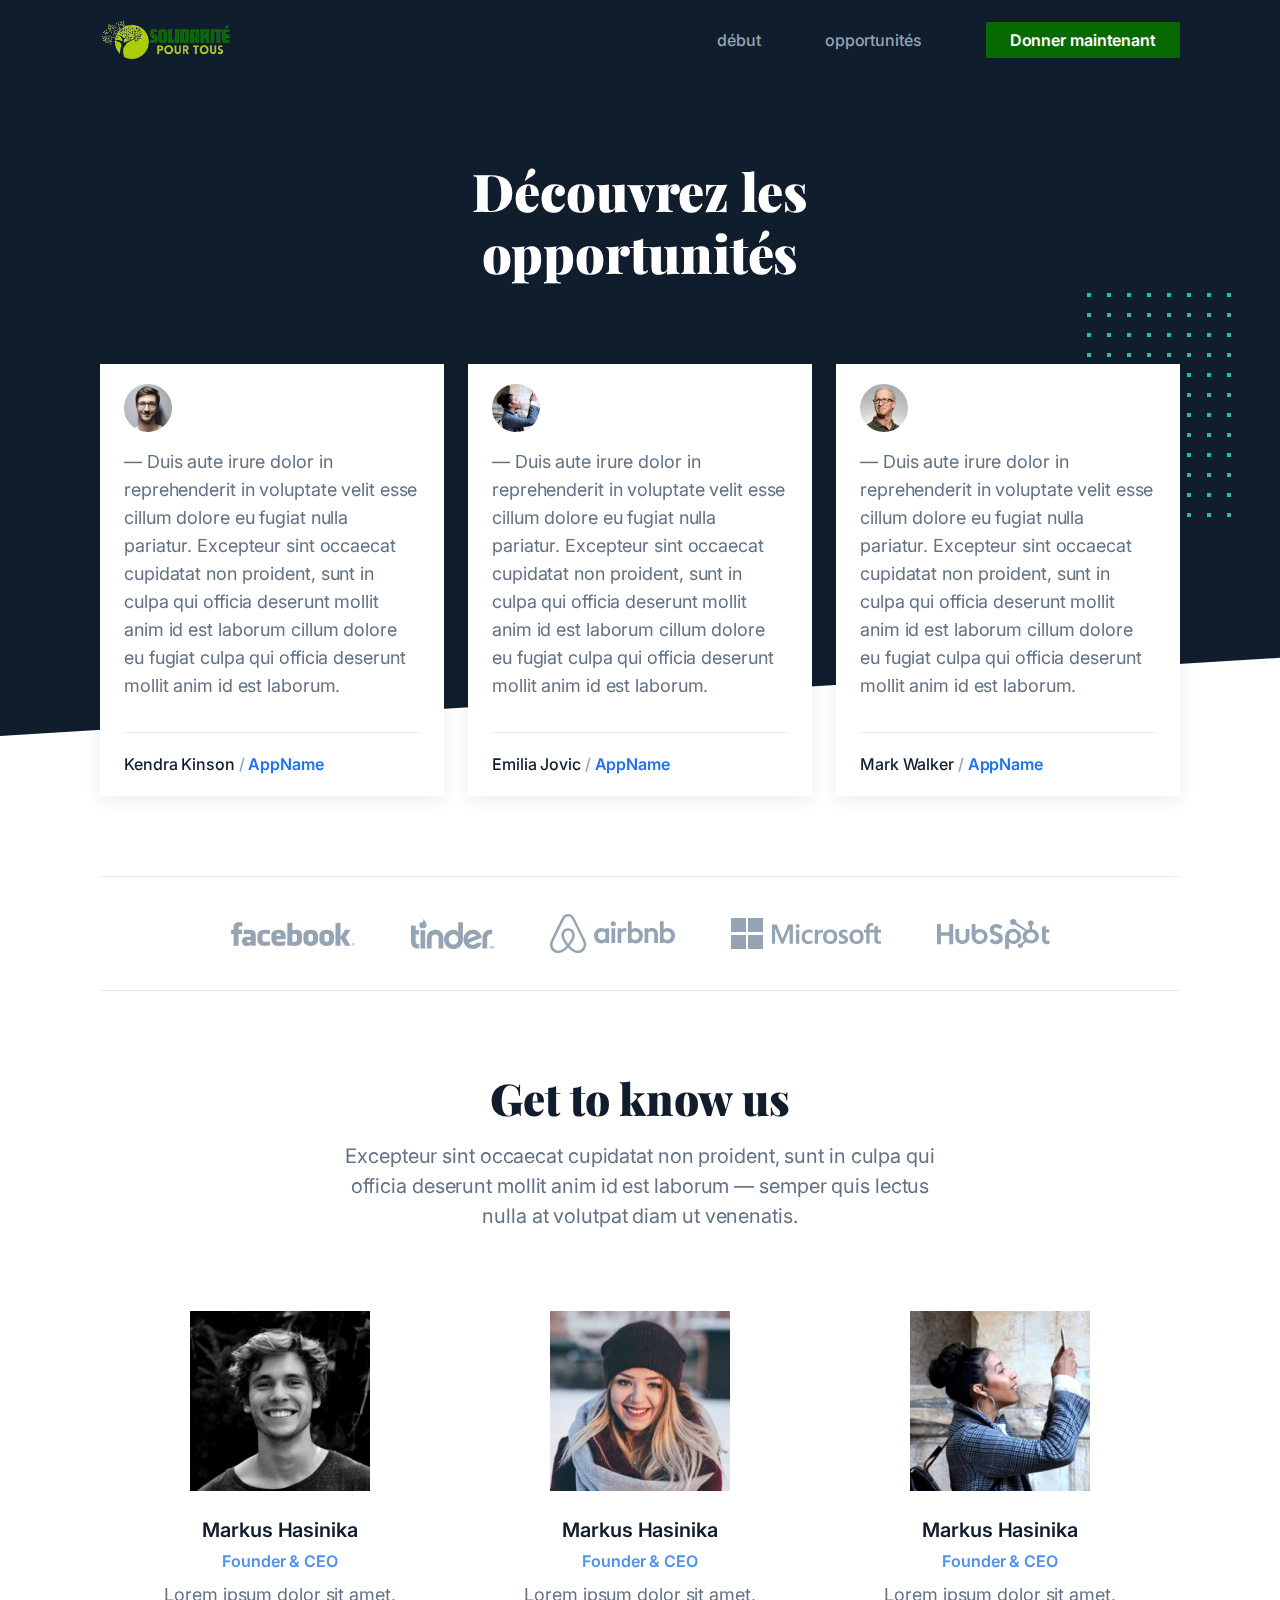
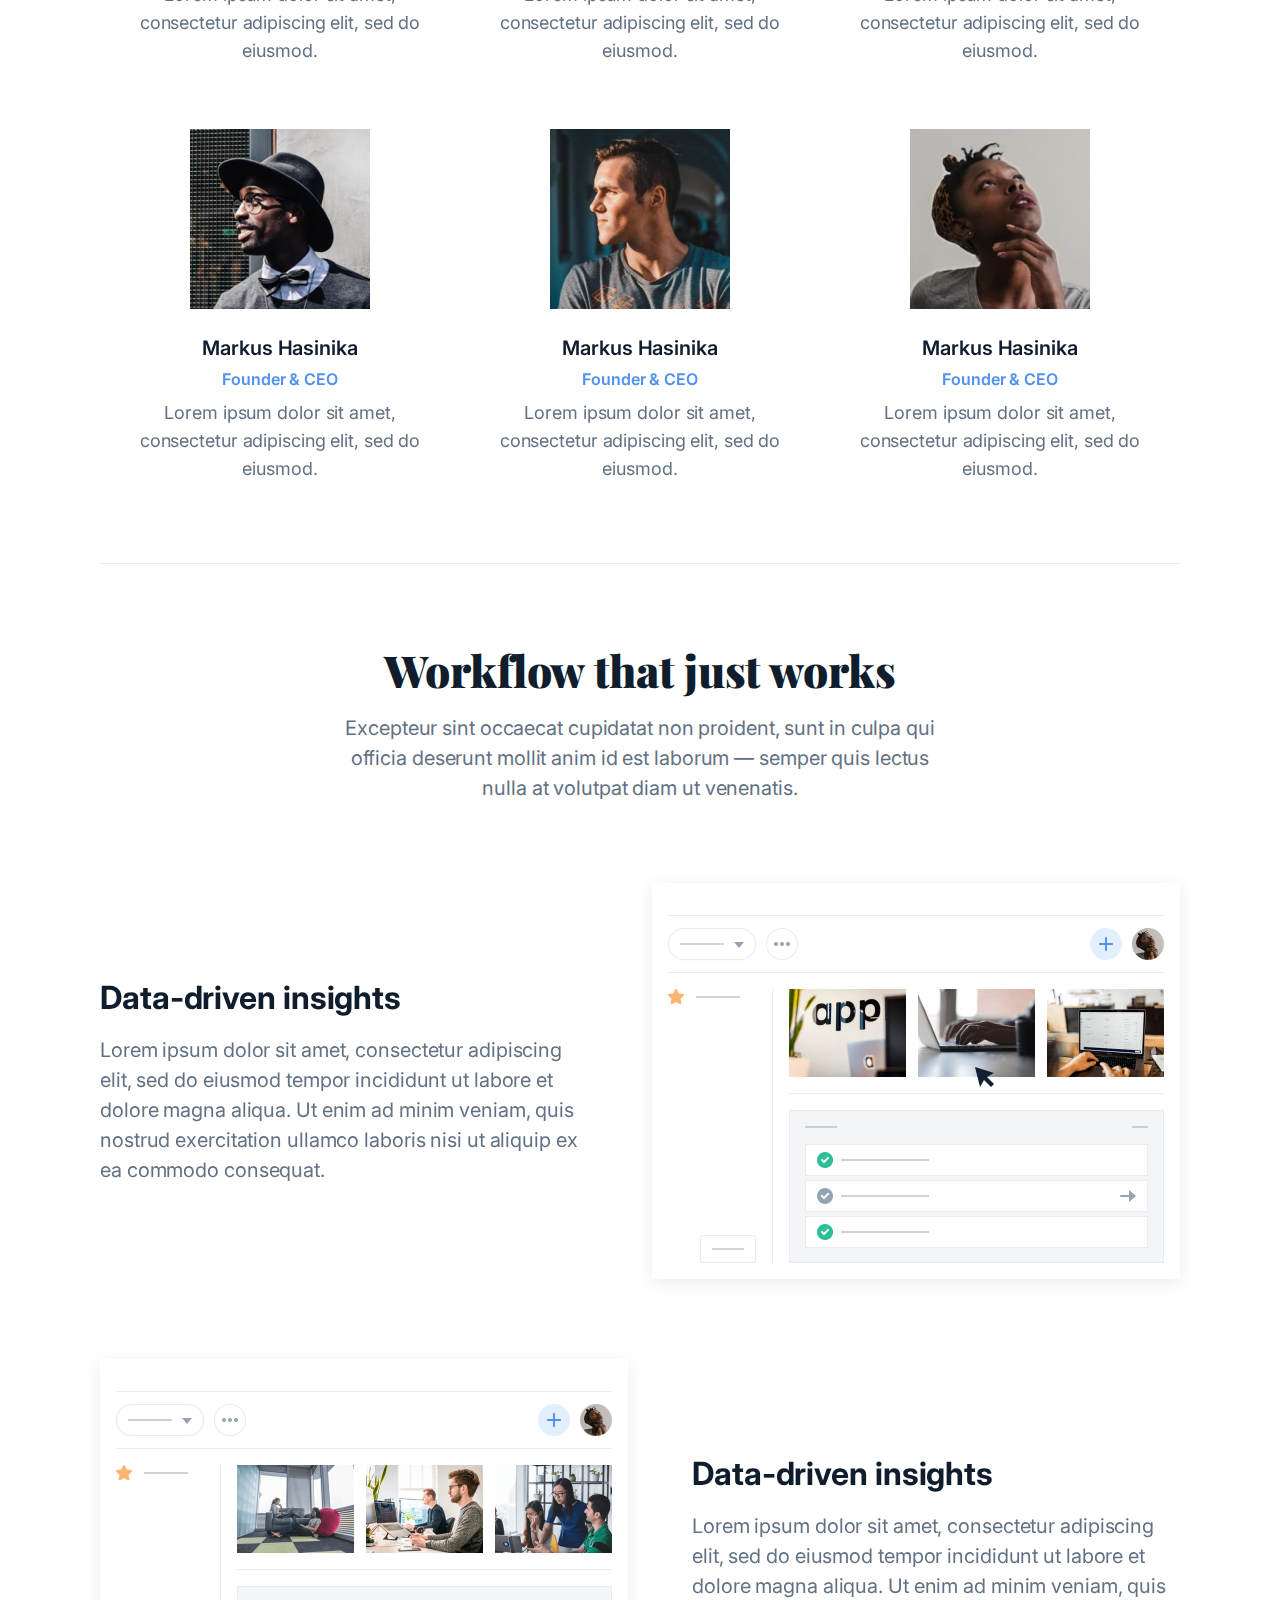
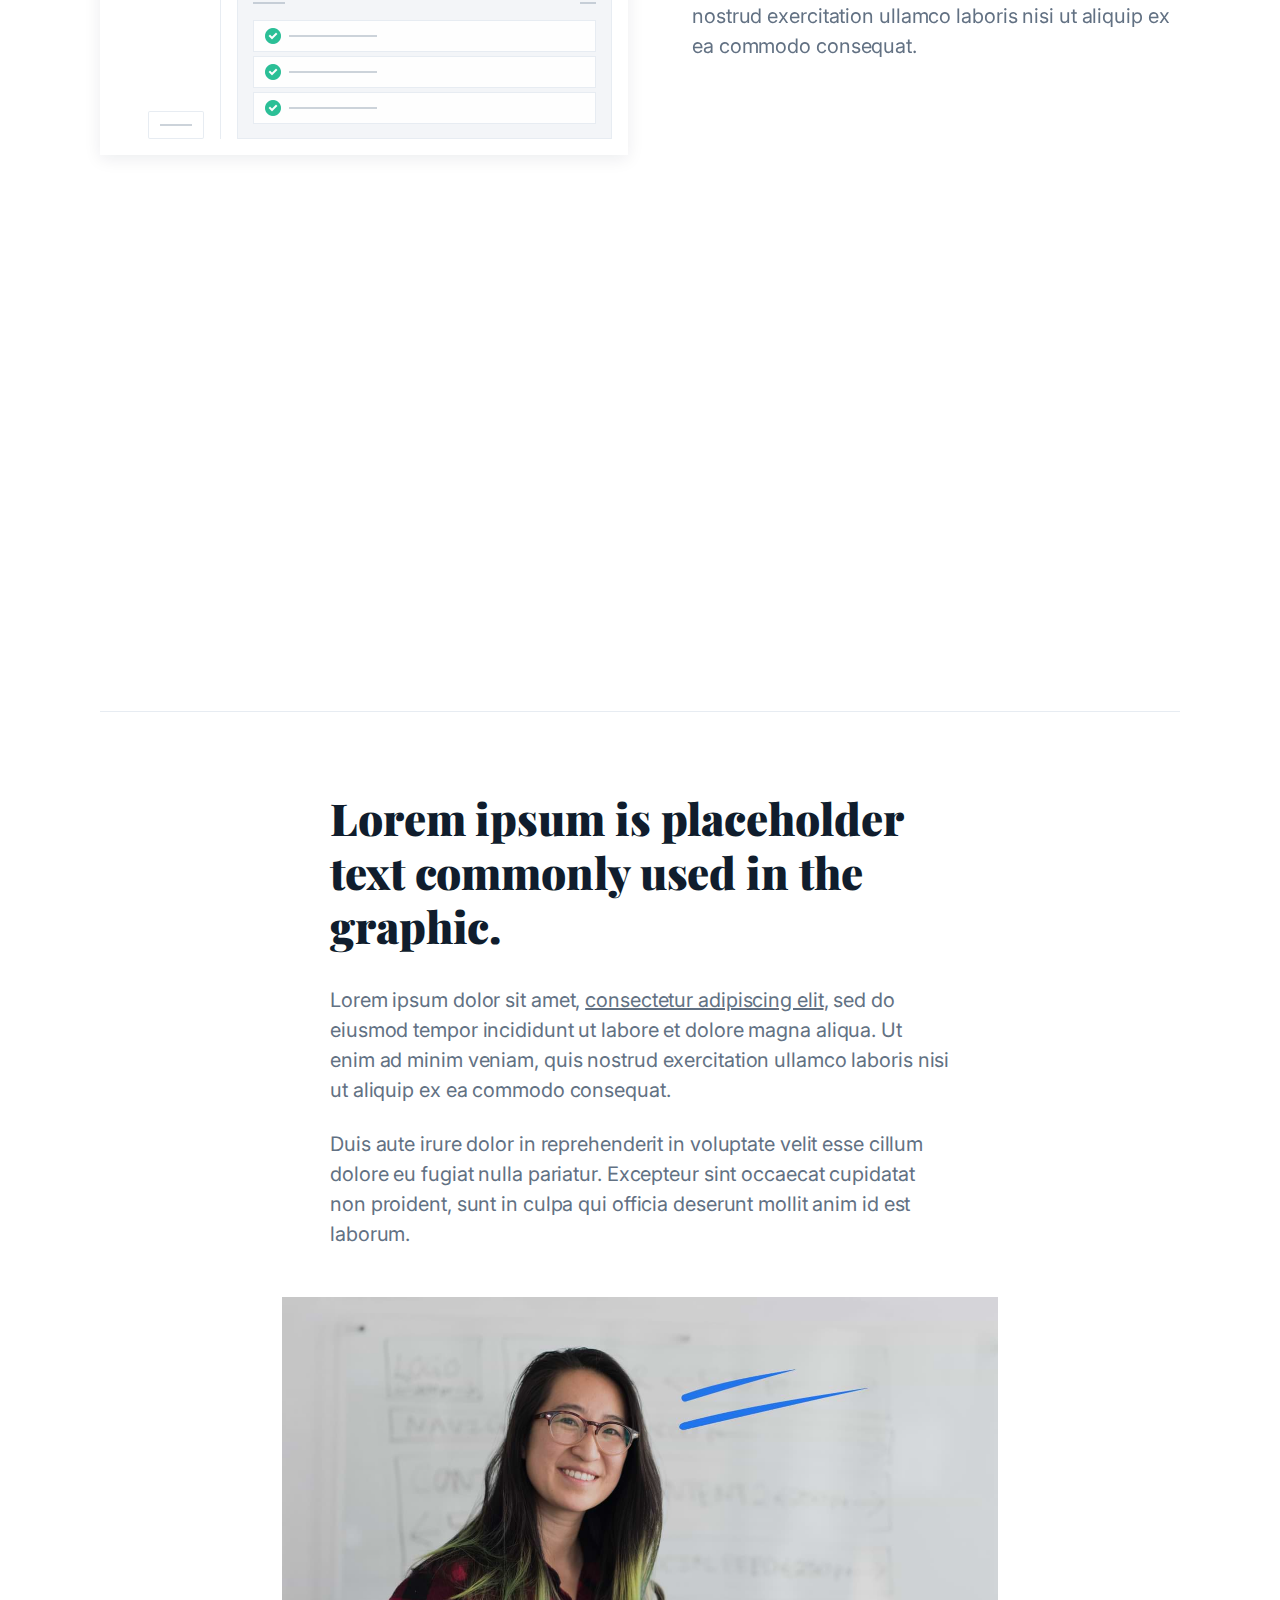
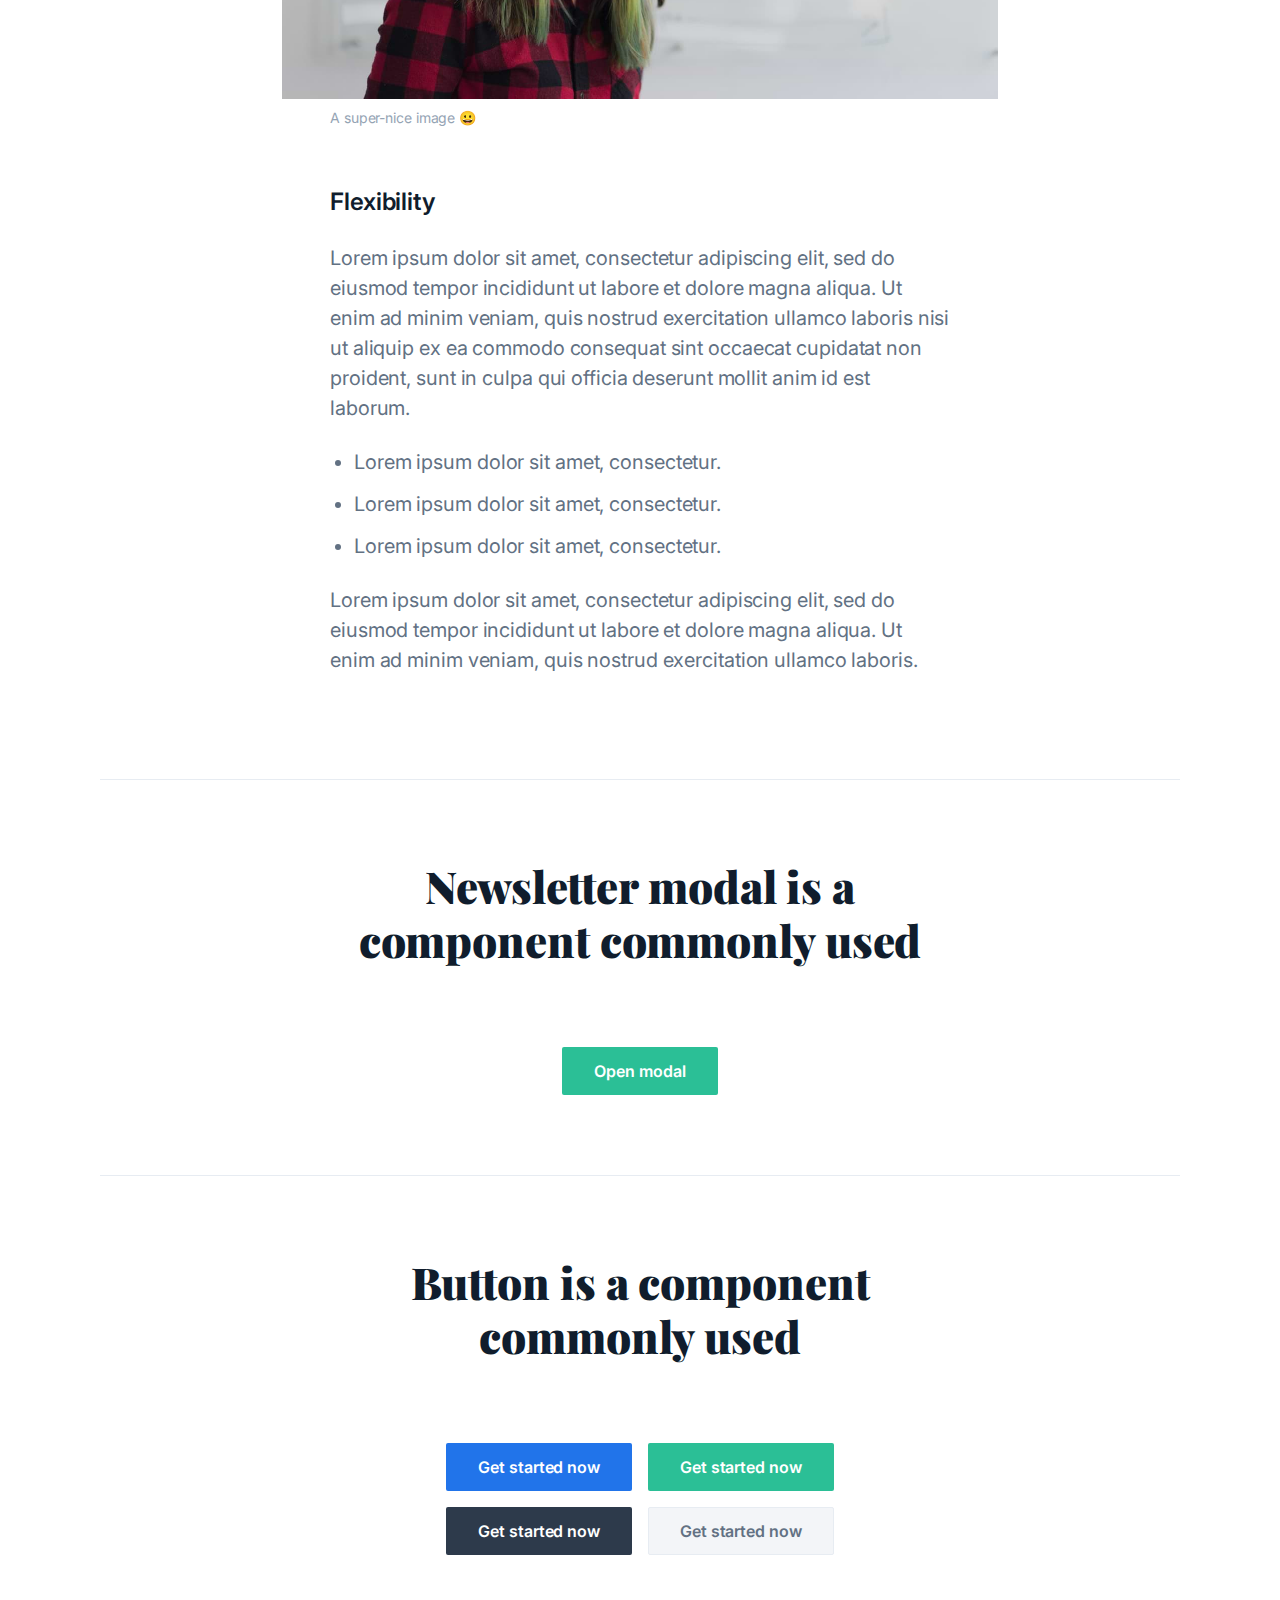
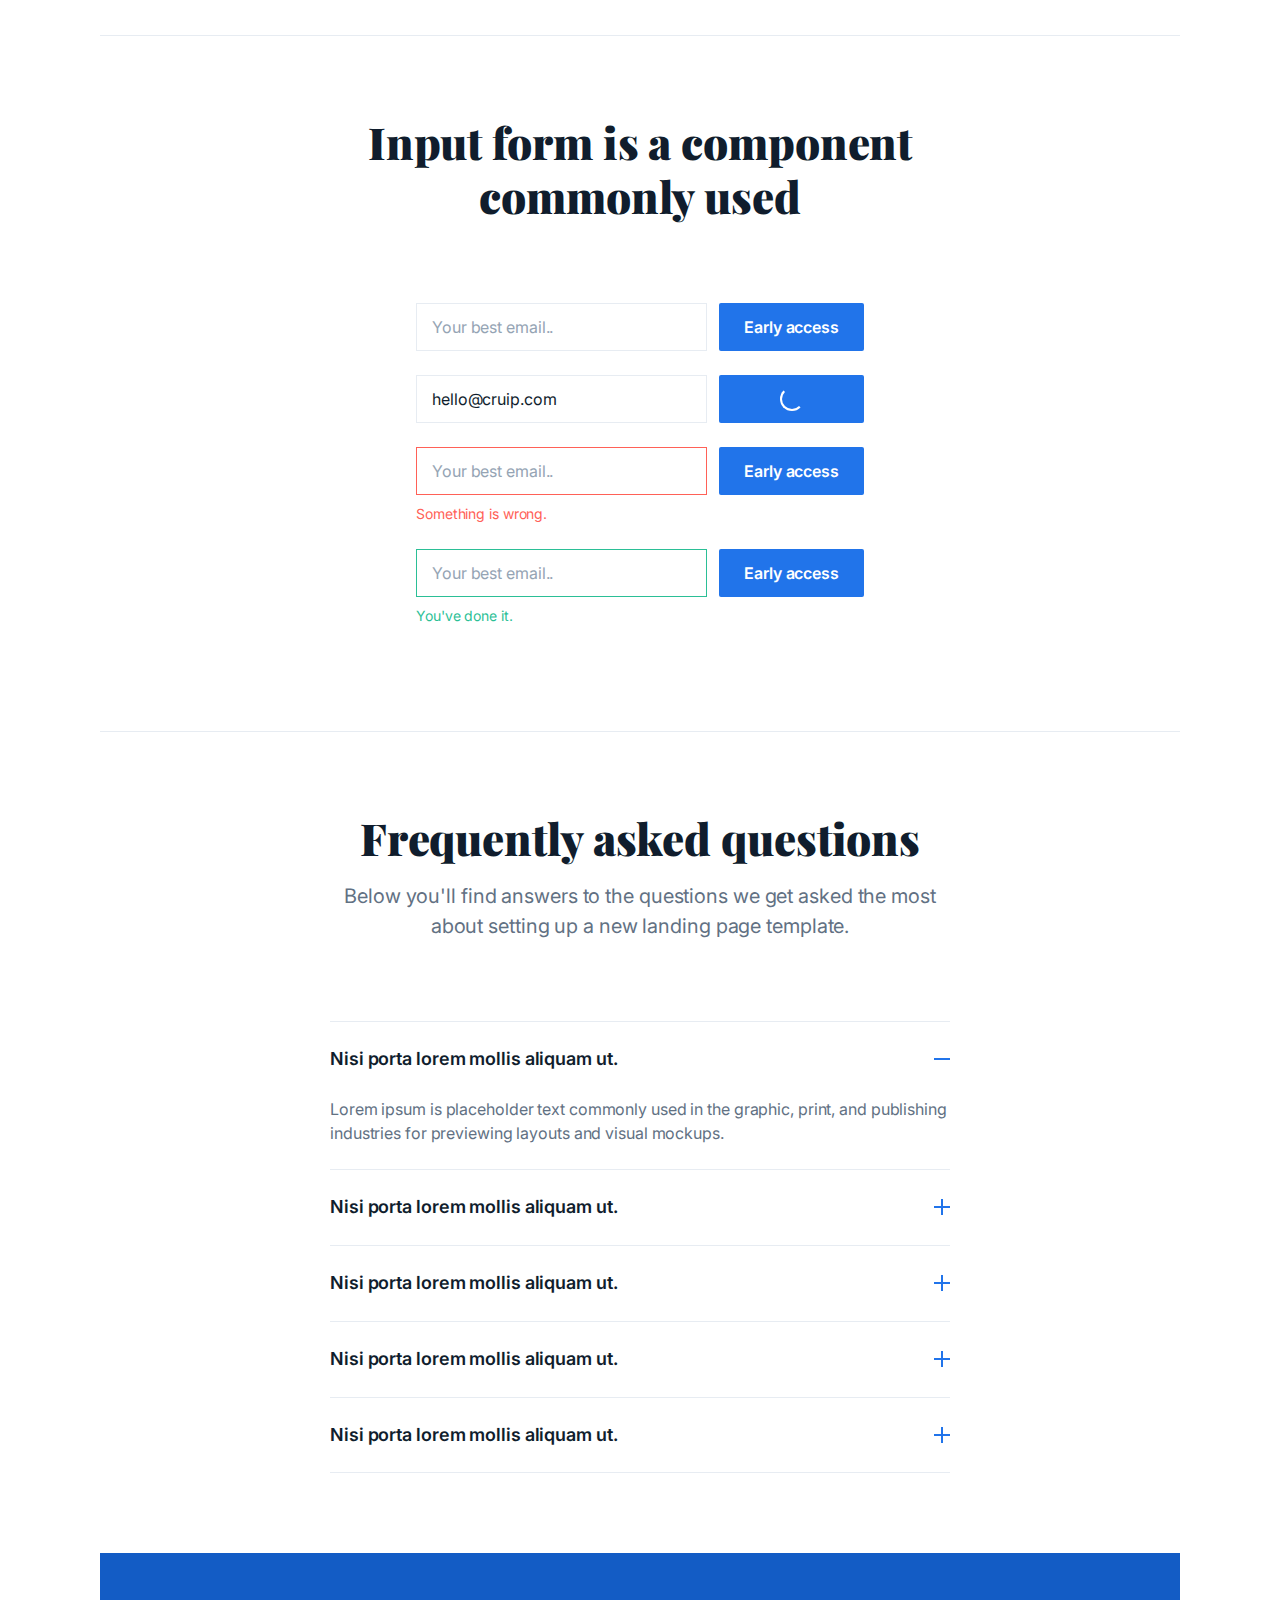
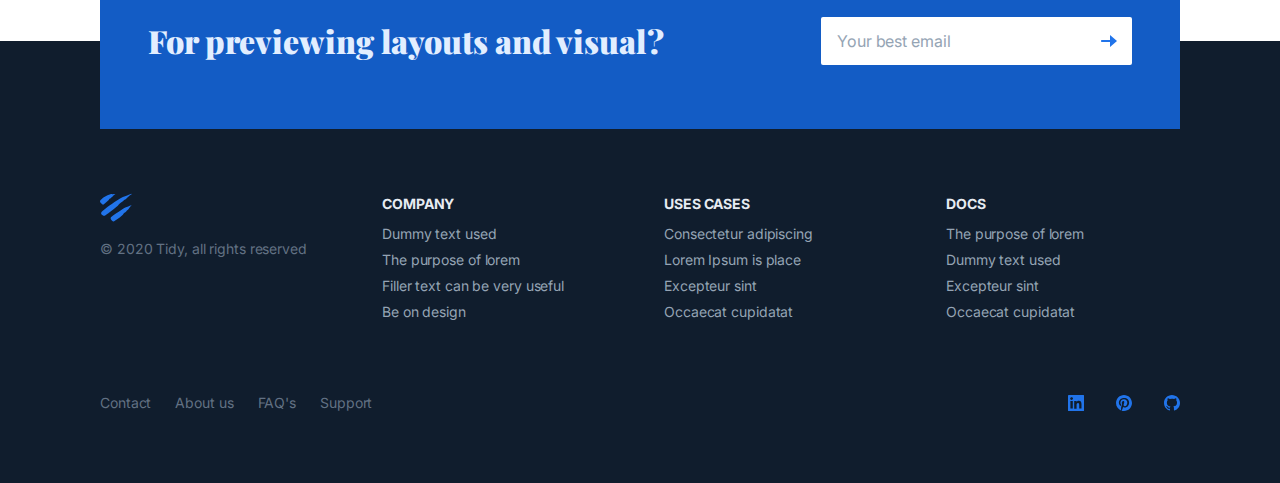
==== commit e0e92e70: "new" ====
--- a/api/templates/additional.html
+++ b/api/templates/additional.html
@@ -1 +1,2 @@
-<!DOCTYPE html><html lang="en" class="no-js"><head><meta charset="utf-8"><meta http-equiv="X-UA-Compatible" content="IE=edge"><meta name="viewport" content="width=device-width,initial-scale=1"><title>Tidy Template</title><link rel="stylesheet" href="css/style.css"></head><body class="has-animations"><div class="body-wrap"><header class="site-header invert-color"><div class="container"><div class="site-header-inner"><div class="brand"><h1 class="m-0"><a href="index.html"><img src="images/logo.svg" alt="Tidy" width="32" height="32"></a></h1></div><button id="header-nav-toggle" class="header-nav-toggle" aria-controls="primary-menu" aria-expanded="false"><span class="screen-reader">Menu</span> <span class="hamburger"><span class="hamburger-inner"></span></span></button><nav id="header-nav" class="header-nav"><div class="header-nav-inner"><ul class="list-reset text-xs header-nav-right"><li><a href="additional.html">Secondary page</a></li></ul><ul class="list-reset header-nav-right"><li><a class="button button-primary button-wide-mobile button-wide-mobile button-sm" href="signup.html">Sign up</a></li></ul></div></nav></div></div></header><main class="site-content"><section class="testimonial section has-bg-color-cut illustration-section-02"><div class="container"><div class="testimonial-inner section-inner"><div class="section-header center-content invert-color"><div class="container-xs"><h1 class="m-0">Engage Your Visitors with a beautiful template</h1></div></div><div class="tiles-wrap"><div class="tiles-item reveal-from-bottom" data-reveal-container=".tiles-wrap"><div class="tiles-item-inner has-shadow"><div class="testimonial-item-header mb-16"><div class="testimonial-item-image"><img src="images/testimonial-image-01.jpg" alt="Testimonial image 01" width="48" height="48"></div></div><div class="testimonial-item-content"><p class="text-sm mb-0">— Duis aute irure dolor in reprehenderit in voluptate velit esse cillum dolore eu fugiat nulla pariatur. Excepteur sint occaecat cupidatat non proident, sunt in culpa qui officia deserunt mollit anim id est laborum cillum dolore eu fugiat culpa qui officia deserunt mollit anim id est laborum.</p></div><div class="testimonial-item-footer text-xs fw-500 mt-32 mb-0 has-top-divider"><span class="testimonial-item-name">Kendra Kinson </span><span class="text-color-low">/ </span><span class="testimonial-item-link fw-600"><a href="#">AppName</a></span></div></div></div><div class="tiles-item reveal-from-bottom" data-reveal-container=".tiles-wrap" data-reveal-delay="200"><div class="tiles-item-inner has-shadow"><div class="testimonial-item-header mb-16"><div class="testimonial-item-image"><img src="images/testimonial-image-02.jpg" alt="Testimonial image 02" width="48" height="48"></div></div><div class="testimonial-item-content"><p class="text-sm mb-0">— Duis aute irure dolor in reprehenderit in voluptate velit esse cillum dolore eu fugiat nulla pariatur. Excepteur sint occaecat cupidatat non proident, sunt in culpa qui officia deserunt mollit anim id est laborum cillum dolore eu fugiat culpa qui officia deserunt mollit anim id est laborum.</p></div><div class="testimonial-item-footer text-xs fw-500 mt-32 mb-0 has-top-divider"><span class="testimonial-item-name">Emilia Jovic </span><span class="text-color-low">/ </span><span class="testimonial-item-link fw-600"><a href="#">AppName</a></span></div></div></div><div class="tiles-item reveal-from-bottom" data-reveal-container=".tiles-wrap" data-reveal-delay="400"><div class="tiles-item-inner has-shadow"><div class="testimonial-item-header mb-16"><div class="testimonial-item-image"><img src="images/testimonial-image-03.jpg" alt="Testimonial image 03" width="48" height="48"></div></div><div class="testimonial-item-content"><p class="text-sm mb-0">— Duis aute irure dolor in reprehenderit in voluptate velit esse cillum dolore eu fugiat nulla pariatur. Excepteur sint occaecat cupidatat non proident, sunt in culpa qui officia deserunt mollit anim id est laborum cillum dolore eu fugiat culpa qui officia deserunt mollit anim id est laborum.</p></div><div class="testimonial-item-footer text-xs fw-500 mt-32 mb-0 has-top-divider"><span class="testimonial-item-name">Mark Walker </span><span class="text-color-low">/ </span><span class="testimonial-item-link fw-600"><a href="#">AppName</a></span></div></div></div></div></div></div></section><section class="clients section reveal-fade"><div class="container"><div class="clients-inner section-inner has-top-divider has-bottom-divider"><ul class="list-reset"><li class="reveal-from-bottom"><img src="images/clients-01.svg" alt="Clients 01"></li><li class="reveal-from-bottom" data-reveal-delay="150"><img src="images/clients-02.svg" alt="Clients 02"></li><li class="reveal-from-bottom" data-reveal-delay="300"><img src="images/clients-03.svg" alt="Clients 03"></li><li class="reveal-from-bottom" data-reveal-delay="450"><img src="images/clients-04.svg" alt="Clients 04"></li><li class="reveal-from-bottom" data-reveal-delay="600"><img src="images/clients-05.svg" alt="Clients 05"></li></ul></div></div></section><section class="team section center-content"><div class="container"><div class="team-inner section-inner"><div class="section-header center-content reveal-from-bottom"><div class="container-xs"><h2 class="mt-0 mb-16">Get to know us</h2><p class="m-0">Excepteur sint occaecat cupidatat non proident, sunt in culpa qui officia deserunt mollit anim id est laborum — semper quis lectus nulla at volutpat diam ut venenatis.</p></div></div><div class="tiles-wrap"><div class="tiles-item reveal-from-bottom" data-reveal-container=".tiles-wrap"><div class="tiles-item-inner"><div class="team-item-header"><div class="team-item-image mb-24"><img src="images/team-member-01.jpg" alt="Team member 01" width="180" height="180"></div></div><div class="team-item-content"><h5 class="team-item-name mt-0 mb-4">Markus Hasinika</h5><div class="team-item-role text-xs fw-600 mb-8">Founder & CEO</div><p class="m-0 text-sm">Lorem ipsum dolor sit amet, consectetur adipiscing elit, sed do eiusmod.</p></div></div></div><div class="tiles-item reveal-from-bottom" data-reveal-container=".tiles-wrap" data-reveal-delay="150"><div class="tiles-item-inner"><div class="team-item-header"><div class="team-item-image mb-24"><img src="images/team-member-02.jpg" alt="Team member 02" width="180" height="180"></div></div><div class="team-item-content"><h5 class="team-item-name mt-0 mb-4">Markus Hasinika</h5><div class="team-item-role text-xs fw-600 mb-8">Founder & CEO</div><p class="m-0 text-sm">Lorem ipsum dolor sit amet, consectetur adipiscing elit, sed do eiusmod.</p></div></div></div><div class="tiles-item reveal-from-bottom" data-reveal-container=".tiles-wrap" data-reveal-delay="300"><div class="tiles-item-inner"><div class="team-item-header"><div class="team-item-image mb-24"><img src="images/team-member-03.jpg" alt="Team member 03" width="180" height="180"></div></div><div class="team-item-content"><h5 class="team-item-name mt-0 mb-4">Markus Hasinika</h5><div class="team-item-role text-xs fw-600 mb-8">Founder & CEO</div><p class="m-0 text-sm">Lorem ipsum dolor sit amet, consectetur adipiscing elit, sed do eiusmod.</p></div></div></div><div class="tiles-item reveal-from-bottom" data-reveal-container=".tiles-wrap" data-reveal-delay="450"><div class="tiles-item-inner"><div class="team-item-header"><div class="team-item-image mb-24"><img src="images/team-member-04.jpg" alt="Team member 04" width="180" height="180"></div></div><div class="team-item-content"><h5 class="team-item-name mt-0 mb-4">Markus Hasinika</h5><div class="team-item-role text-xs fw-600 mb-8">Founder & CEO</div><p class="m-0 text-sm">Lorem ipsum dolor sit amet, consectetur adipiscing elit, sed do eiusmod.</p></div></div></div><div class="tiles-item reveal-from-bottom" data-reveal-container=".tiles-wrap" data-reveal-delay="600"><div class="tiles-item-inner"><div class="team-item-header"><div class="team-item-image mb-24"><img src="images/team-member-05.jpg" alt="Team member 05" width="180" height="180"></div></div><div class="team-item-content"><h5 class="team-item-name mt-0 mb-4">Markus Hasinika</h5><div class="team-item-role text-xs fw-600 mb-8">Founder & CEO</div><p class="m-0 text-sm">Lorem ipsum dolor sit amet, consectetur adipiscing elit, sed do eiusmod.</p></div></div></div><div class="tiles-item reveal-from-bottom" data-reveal-container=".tiles-wrap" data-reveal-delay="750"><div class="tiles-item-inner"><div class="team-item-header"><div class="team-item-image mb-24"><img src="images/team-member-06.jpg" alt="Team member 01" width="180" height="180"></div></div><div class="team-item-content"><h5 class="team-item-name mt-0 mb-4">Markus Hasinika</h5><div class="team-item-role text-xs fw-600 mb-8">Founder & CEO</div><p class="m-0 text-sm">Lorem ipsum dolor sit amet, consectetur adipiscing elit, sed do eiusmod.</p></div></div></div></div></div></div></section><section class="features-split section"><div class="container"><div class="features-split-inner section-inner has-top-divider"><div class="section-header center-content"><div class="container-xs"><h2 class="mt-0 mb-16">Workflow that just works</h2><p class="m-0">Excepteur sint occaecat cupidatat non proident, sunt in culpa qui officia deserunt mollit anim id est laborum — semper quis lectus nulla at volutpat diam ut venenatis.</p></div></div><div class="split-wrap invert-mobile"><div class="split-item"><div class="split-item-content center-content-mobile"><h3 class="mt-0 mb-16 reveal-from-bottom" data-reveal-container=".split-item">Data-driven insights</h3><p class="m-0 reveal-from-bottom" data-reveal-delay="100" data-reveal-container=".split-item">Lorem ipsum dolor sit amet, consectetur adipiscing elit, sed do eiusmod tempor incididunt ut labore et dolore magna aliqua. Ut enim ad minim veniam, quis nostrud exercitation ullamco laboris nisi ut aliquip ex ea commodo consequat.</p></div><div class="split-item-image split-item-image-fill reveal-scale-up" data-reveal-container=".split-item" data-reveal-delay="200"><img class="has-shadow" src="images/features-split-image-01.png" alt="Features split image 01" width="528" height="396"></div></div><div class="split-item"><div class="split-item-content center-content-mobile"><h3 class="mt-0 mb-16 reveal-from-bottom" data-reveal-container=".split-item">Data-driven insights</h3><p class="m-0 reveal-from-bottom" data-reveal-delay="100" data-reveal-container=".split-item">Lorem ipsum dolor sit amet, consectetur adipiscing elit, sed do eiusmod tempor incididunt ut labore et dolore magna aliqua. Ut enim ad minim veniam, quis nostrud exercitation ullamco laboris nisi ut aliquip ex ea commodo consequat.</p></div><div class="split-item-image split-item-image-fill reveal-scale-up" data-reveal-container=".split-item" data-reveal-delay="200"><img class="has-shadow" src="images/features-split-image-02.png" alt="Features split image 02" width="528" height="396"></div></div><div class="split-item"><div class="split-item-content center-content-mobile"><h3 class="mt-0 mb-16 reveal-from-bottom" data-reveal-container=".split-item">Data-driven insights</h3><p class="m-0 reveal-from-bottom" data-reveal-delay="100" data-reveal-container=".split-item">Lorem ipsum dolor sit amet, consectetur adipiscing elit, sed do eiusmod tempor incididunt ut labore et dolore magna aliqua. Ut enim ad minim veniam, quis nostrud exercitation ullamco laboris nisi ut aliquip ex ea commodo consequat.</p></div><div class="split-item-image split-item-image-fill reveal-scale-up" data-reveal-container=".split-item" data-reveal-delay="200"><img class="has-shadow" src="images/features-split-image-03.png" alt="Features split image 03" width="528" height="396"></div></div></div></div></div></section><section class="section"><div class="container"><div class="section-inner has-top-divider"><div class="container-xs"><h2 class="mt-0">Lorem ipsum is placeholder text commonly used in the graphic.</h2><p>Lorem ipsum dolor sit amet, <a href="#">consectetur adipiscing elit</a>, sed do eiusmod tempor incididunt ut labore et dolore magna aliqua. Ut enim ad minim veniam, quis nostrud exercitation ullamco laboris nisi ut aliquip ex ea commodo consequat.</p><p>Duis aute irure dolor in reprehenderit in voluptate velit esse cillum dolore eu fugiat nulla pariatur. Excepteur sint occaecat cupidatat non proident, sunt in culpa qui officia deserunt mollit anim id est laborum.</p><figure><img class="image-larger" src="images/image-placeholder.jpg" alt="Image placeholder" width="712" height="400"><figcaption class="text-color-low">A super-nice image <span role="img" aria-label="smile">😀</span></figcaption></figure><h4>Flexibility</h4><p>Lorem ipsum dolor sit amet, consectetur adipiscing elit, sed do eiusmod tempor incididunt ut labore et dolore magna aliqua. Ut enim ad minim veniam, quis nostrud exercitation ullamco laboris nisi ut aliquip ex ea commodo consequat sint occaecat cupidatat non proident, sunt in culpa qui officia deserunt mollit anim id est laborum.</p><ul><li>Lorem ipsum dolor sit amet, consectetur.</li><li>Lorem ipsum dolor sit amet, consectetur.</li><li>Lorem ipsum dolor sit amet, consectetur.</li></ul><p>Lorem ipsum dolor sit amet, consectetur adipiscing elit, sed do eiusmod tempor incididunt ut labore et dolore magna aliqua. Ut enim ad minim veniam, quis nostrud exercitation ullamco laboris.</p></div></div></div></section><section class="section"><div class="container"><div class="section-inner has-top-divider"><div class="container-xs"><div class="section-header center-content"><h2 class="m-0">Newsletter modal is a component commonly used</h2></div><div class="center-content"><a class="button button-secondary modal-trigger" aria-controls="modal-01" href="#">Open modal</a></div><div id="modal-01" class="modal"><div class="modal-inner"><button class="modal-close modal-close-trigger" aria-label="close"></button><div class="modal-content"><div class="center-content"><h3 class="mt-16 mb-8">Join our newsletter</h3><p class="text-sm">Magnis dis parturient montes nascetur. Quam quisque id diam vel quam integer.</p></div><form style="max-width:320px;margin:0 auto"><div class="mb-12"><input class="form-input" type="email" id="modal-input" placeholder="Your best email"></div><button class="button button-primary button-block">Subscribe</button></form><div class="center-content mt-24"><a class="text-xs modal-close-trigger" aria-label="close" href="#0">No thanks!</a></div></div></div></div></div></div></div></section><section class="section center-content"><div class="container"><div class="section-inner has-top-divider"><div class="container-xs"><div class="section-header"><h2 class="m-0">Button is a component commonly used</h2></div><div class="button-group"><a class="button button-primary button-wide-mobile" href="#">Get started now</a> <a class="button button-secondary button-wide-mobile" href="#">Get started now</a></div><div class="button-group"><a class="button button-dark button-wide-mobile" href="#">Get started now</a> <a class="button button-wide-mobile" href="#">Get started now</a></div></div></div></div></section><section class="section"><div class="container"><div class="section-inner has-top-divider"><div class="container-xs"><div class="section-header center-content"><h2 class="m-0">Input form is a component commonly used</h2></div><form style="max-width:448px;margin:0 auto"><div class="mb-24"><label class="form-label screen-reader" for="input-01">This is a label</label><div class="form-group-desktop"><input class="form-input" type="email" id="input-01" placeholder="Your best email.."> <button class="button button-primary">Early access</button></div></div><div class="mb-24"><label class="form-label screen-reader" for="input-02">This is a label</label><div class="form-group-desktop"><input class="form-input" type="email" id="input-02" placeholder="Your best email.." value="hello@cruip.com"> <button class="button button-primary is-loading">Early access</button></div></div><div class="mb-24"><label class="form-label screen-reader" for="input-03">This is a label</label><div class="form-group-desktop"><input class="form-input form-error" type="email" id="input-03" placeholder="Your best email.."> <button class="button button-primary">Early access</button></div><div class="form-hint text-color-error">Something is wrong.</div></div><div class="mb-24"><label class="form-label screen-reader" for="input-04">This is a label</label><div class="form-group-desktop"><input class="form-input form-success" type="email" id="input-04" placeholder="Your best email.."> <button class="button button-primary">Early access</button></div><div class="form-hint text-color-success">You've done it.</div></div></form></div></div></div></section><section class="section"><div class="container"><div class="section-inner has-top-divider"><div class="container-xs"><div class="section-header center-content"><h2 class="mt-0 mb-16">Frequently asked questions</h2><p class="m-0">Below you'll find answers to the questions we get asked the most about setting up a new landing page template.</p></div><ul class="accordion list-reset mb-0"><li class="is-active"><div class="accordion-header text-sm"><span class="text-sm text-color-high fw-600">Nisi porta lorem mollis aliquam ut.</span><div class="accordion-icon"></div></div><div class="accordion-content text-xs"><p>Lorem ipsum is placeholder text commonly used in the graphic, print, and publishing industries for previewing layouts and visual mockups.</p></div></li><li><div class="accordion-header text-sm"><span class="text-sm text-color-high fw-600">Nisi porta lorem mollis aliquam ut.</span><div class="accordion-icon"></div></div><div class="accordion-content text-xs"><p>Lorem ipsum is placeholder text commonly used in the graphic, print, and publishing industries for previewing layouts and visual mockups.</p></div></li><li><div class="accordion-header text-sm"><span class="text-sm text-color-high fw-600">Nisi porta lorem mollis aliquam ut.</span><div class="accordion-icon"></div></div><div class="accordion-content text-xs"><p>Lorem ipsum is placeholder text commonly used in the graphic, print, and publishing industries for previewing layouts and visual mockups.</p></div></li><li><div class="accordion-header text-sm"><span class="text-sm text-color-high fw-600">Nisi porta lorem mollis aliquam ut.</span><div class="accordion-icon"></div></div><div class="accordion-content text-xs"><p>Lorem ipsum is placeholder text commonly used in the graphic, print, and publishing industries for previewing layouts and visual mockups.</p></div></li><li><div class="accordion-header text-sm"><span class="text-sm text-color-high fw-600">Nisi porta lorem mollis aliquam ut.</span><div class="accordion-icon"></div></div><div class="accordion-content text-xs"><p>Lorem ipsum is placeholder text commonly used in the graphic, print, and publishing industries for previewing layouts and visual mockups.</p></div></li></ul></div></div></div></section><section class="cta section center-content-mobile has-bg-color-cut invert-color"><div class="container"><div class="cta-inner section-inner cta-split"><div class="cta-slogan"><h3 class="m-0">For previewing layouts and visual?</h3></div><div class="cta-action"><div class="has-icon-right"><label for="newsletter" class="form-label screen-reader">Subscribe</label> <input id="newsletter" class="form-input" type="text" placeholder="Your best email"> <svg width="16" height="12" xmlns="http://www.w3.org/2000/svg"><path d="M9 5H1c-.6 0-1 .4-1 1s.4 1 1 1h8v5l7-6-7-6v5z" fill="#2174EA" fill-rule="nonzero"/></svg></div></div></div></div></section></main><footer class="site-footer invert-color"><div class="container"><div class="site-footer-inner"><div class="footer-top text-xxs"><div class="footer-blocks"><div class="footer-block"><div class="brand mb-16"><a href="index.html"><img src="images/logo.svg" alt="Tidy" width="32" height="32"></a></div><div class="footer-copyright">&copy; 2020 Tidy, all rights reserved</div></div><div class="footer-block"><div class="footer-block-title">Company</div><ul class="list-reset mb-0"><li><a href="#">Dummy text used</a></li><li><a href="#">The purpose of lorem</a></li><li><a href="#">Filler text can be very useful</a></li><li><a href="#">Be on design</a></li></ul></div><div class="footer-block"><div class="footer-block-title">Uses cases</div><ul class="list-reset mb-0"><li><a href="#">Consectetur adipiscing</a></li><li><a href="#">Lorem Ipsum is place</a></li><li><a href="#">Excepteur sint</a></li><li><a href="#">Occaecat cupidatat</a></li></ul></div><div class="footer-block"><div class="footer-block-title">Docs</div><ul class="list-reset mb-0"><li><a href="#">The purpose of lorem</a></li><li><a href="#">Dummy text used</a></li><li><a href="#">Excepteur sint</a></li><li><a href="#">Occaecat cupidatat</a></li></ul></div></div></div><div class="footer-bottom space-between center-content-mobile text-xxs"><nav class="footer-nav"><ul class="list-reset mb-0"><li><a href="#">Contact</a></li><li><a href="#">About us</a></li><li><a href="#">FAQ's</a></li><li><a href="#">Support</a></li></ul></nav><div class="footer-social"><ul class="list-reset"><li><a href="#"><svg width="16" height="16" viewBox="0 0 16 16" xmlns="http://www.w3.org/2000/svg"><title>LinkedIn</title><path d="M15.3 0H.7C.3 0 0 .3 0 .7v14.7c0 .3.3.6.7.6h14.7c.4 0 .7-.3.7-.7V.7c-.1-.4-.4-.7-.8-.7zM4.7 13.6H2.4V6h2.4v7.6h-.1zM3.6 5c-.8 0-1.4-.7-1.4-1.4 0-.8.6-1.4 1.4-1.4.8 0 1.4.6 1.4 1.4-.1.7-.7 1.4-1.4 1.4zm10 8.6h-2.4V9.9c0-.9 0-2-1.2-2s-1.4 1-1.4 2v3.8H6.2V6h2.3v1c.3-.6 1.1-1.2 2.2-1.2 2.4 0 2.8 1.6 2.8 3.6v4.2h.1z"/></svg></a></li><li><a href="#"><svg width="16" height="16" viewBox="0 0 16 16" xmlns="http://www.w3.org/2000/svg"><title>Pinterest</title><path d="M8 0C3.6 0 0 3.6 0 8c0 3.4 2.1 6.3 5.1 7.4-.1-.6-.1-1.6 0-2.3.1-.6.9-4 .9-4s-.2-.4-.2-1.1c0-1.1.7-2 1.5-2 .7 0 1 .5 1 1.1 0 .7-.4 1.7-.7 2.7-.2.8.4 1.4 1.2 1.4 1.4 0 2.5-1.5 2.5-3.7 0-1.9-1.4-3.3-3.3-3.3-2.3 0-3.6 1.7-3.6 3.5 0 .7.3 1.4.6 1.8v.4c-.1.3-.2.8-.2.9 0 .1-.1.2-.3.1-1-.5-1.6-1.9-1.6-3.1C2.9 5.3 4.7 3 8.2 3c2.8 0 4.9 2 4.9 4.6 0 2.8-1.7 5-4.2 5-.8 0-1.6-.4-1.8-.9 0 0-.4 1.5-.5 1.9-.2.7-.7 1.6-1 2.1.8.2 1.6.3 2.4.3 4.4 0 8-3.6 8-8s-3.6-8-8-8z"/></svg></a></li><li><a href="#"><svg width="16" height="16" viewBox="0 0 16 16" xmlns="http://www.w3.org/2000/svg"><title>GitHub</title><path d="M7.95 0C3.578 0 0 3.578 0 7.95c0 3.479 2.286 6.46 5.466 7.553.397.1.497-.199.497-.397v-1.392c-2.187.497-2.683-.994-2.683-.994-.398-.894-.895-1.192-.895-1.192-.696-.497.1-.497.1-.497.795.1 1.192.795 1.192.795.696 1.292 1.888.894 2.286.696.1-.497.298-.895.497-1.093-1.79-.2-3.578-.895-3.578-3.976 0-.894.298-1.59.795-2.087-.1-.198-.397-.993.1-2.086 0 0 .695-.2 2.186.795a6.408 6.408 0 0 1 1.987-.299c.696 0 1.392.1 1.988.299 1.49-.994 2.186-.795 2.186-.795.398 1.093.199 1.888.1 2.086.496.597.795 1.292.795 2.087 0 3.081-1.889 3.677-3.677 3.876.298.398.596.895.596 1.59v2.187c0 .198.1.496.596.397C13.714 14.41 16 11.43 16 7.95 15.9 3.578 12.323 0 7.95 0z"/></svg></a></li></ul></div></div></div></div></footer></div><script src="js/main.min.js"></script></body></html>+<html lang="en" class="js"><head><meta charset="utf-8"><meta http-equiv="X-UA-Compatible" content="IE=edge"><meta name="viewport" content="width=device-width,initial-scale=1"><title>Tidy Template</title><link rel="stylesheet" href="css/style.css"><style type="text/css" id="operaUserStyle"></style></head><body class="has-animations is-loaded"><div class="body-wrap"><header class="site-header invert-color"><div class="container"><div class="site-header-inner"><div class="brand"><h1 class="m-0"><a href="index.html"><img src="../static/logo.png" alt="Tidy" width="130" height="32"></a></h1></div><button id="header-nav-toggle" class="header-nav-toggle" aria-controls="primary-menu" aria-expanded="false"><span class="screen-reader">Menu</span> <span class="hamburger"><span class="hamburger-inner"></span></span></button><nav id="header-nav" class="header-nav"><div class="header-nav-inner"><ul class="list-reset text-xs header-nav-right"><li><a href="additional.html">début</a></li>
+<li><a href="additional.html">opportunités</a></li></ul><ul class="list-reset header-nav-right"><li><a class="button button-primary button-wide-mobile button-wide-mobile button-sm" href="signup.html" style="background-color: #086900">Donner maintenant</a></li></ul></div></nav></div></div></header><main class="site-content"><section class="testimonial section has-bg-color-cut illustration-section-02"><div class="container"><div class="testimonial-inner section-inner"><div class="section-header center-content invert-color"><div class="container-xs"><h1 class="m-0">Découvrez les opportunités</h1></div></div><div class="tiles-wrap"><div class="tiles-item reveal-from-bottom is-revealed" data-reveal-container=".tiles-wrap"><div class="tiles-item-inner has-shadow"><div class="testimonial-item-header mb-16"><div class="testimonial-item-image"><img src="images/testimonial-image-01.jpg" alt="Testimonial image 01" width="48" height="48"></div></div><div class="testimonial-item-content"><p class="text-sm mb-0">— Duis aute irure dolor in reprehenderit in voluptate velit esse cillum dolore eu fugiat nulla pariatur. Excepteur sint occaecat cupidatat non proident, sunt in culpa qui officia deserunt mollit anim id est laborum cillum dolore eu fugiat culpa qui officia deserunt mollit anim id est laborum.</p></div><div class="testimonial-item-footer text-xs fw-500 mt-32 mb-0 has-top-divider"><span class="testimonial-item-name">Kendra Kinson </span><span class="text-color-low">/ </span><span class="testimonial-item-link fw-600"><a href="#">AppName</a></span></div></div></div><div class="tiles-item reveal-from-bottom is-revealed" data-reveal-container=".tiles-wrap" data-reveal-delay="200"><div class="tiles-item-inner has-shadow"><div class="testimonial-item-header mb-16"><div class="testimonial-item-image"><img src="images/testimonial-image-02.jpg" alt="Testimonial image 02" width="48" height="48"></div></div><div class="testimonial-item-content"><p class="text-sm mb-0">— Duis aute irure dolor in reprehenderit in voluptate velit esse cillum dolore eu fugiat nulla pariatur. Excepteur sint occaecat cupidatat non proident, sunt in culpa qui officia deserunt mollit anim id est laborum cillum dolore eu fugiat culpa qui officia deserunt mollit anim id est laborum.</p></div><div class="testimonial-item-footer text-xs fw-500 mt-32 mb-0 has-top-divider"><span class="testimonial-item-name">Emilia Jovic </span><span class="text-color-low">/ </span><span class="testimonial-item-link fw-600"><a href="#">AppName</a></span></div></div></div><div class="tiles-item reveal-from-bottom is-revealed" data-reveal-container=".tiles-wrap" data-reveal-delay="400"><div class="tiles-item-inner has-shadow"><div class="testimonial-item-header mb-16"><div class="testimonial-item-image"><img src="images/testimonial-image-03.jpg" alt="Testimonial image 03" width="48" height="48"></div></div><div class="testimonial-item-content"><p class="text-sm mb-0">— Duis aute irure dolor in reprehenderit in voluptate velit esse cillum dolore eu fugiat nulla pariatur. Excepteur sint occaecat cupidatat non proident, sunt in culpa qui officia deserunt mollit anim id est laborum cillum dolore eu fugiat culpa qui officia deserunt mollit anim id est laborum.</p></div><div class="testimonial-item-footer text-xs fw-500 mt-32 mb-0 has-top-divider"><span class="testimonial-item-name">Mark Walker </span><span class="text-color-low">/ </span><span class="testimonial-item-link fw-600"><a href="#">AppName</a></span></div></div></div></div></div></div></section><section class="clients section reveal-fade is-revealed"><div class="container"><div class="clients-inner section-inner has-top-divider has-bottom-divider"><ul class="list-reset"><li class="reveal-from-bottom is-revealed"><img src="images/clients-01.svg" alt="Clients 01"></li><li class="reveal-from-bottom is-revealed" data-reveal-delay="150"><img src="images/clients-02.svg" alt="Clients 02"></li><li class="reveal-from-bottom is-revealed" data-reveal-delay="300"><img src="images/clients-03.svg" alt="Clients 03"></li><li class="reveal-from-bottom is-revealed" data-reveal-delay="450"><img src="images/clients-04.svg" alt="Clients 04"></li><li class="reveal-from-bottom is-revealed" data-reveal-delay="600"><img src="images/clients-05.svg" alt="Clients 05"></li></ul></div></div></section><section class="team section center-content"><div class="container"><div class="team-inner section-inner"><div class="section-header center-content reveal-from-bottom is-revealed"><div class="container-xs"><h2 class="mt-0 mb-16">Get to know us</h2><p class="m-0">Excepteur sint occaecat cupidatat non proident, sunt in culpa qui officia deserunt mollit anim id est laborum — semper quis lectus nulla at volutpat diam ut venenatis.</p></div></div><div class="tiles-wrap"><div class="tiles-item reveal-from-bottom is-revealed" data-reveal-container=".tiles-wrap"><div class="tiles-item-inner"><div class="team-item-header"><div class="team-item-image mb-24"><img src="images/team-member-01.jpg" alt="Team member 01" width="180" height="180"></div></div><div class="team-item-content"><h5 class="team-item-name mt-0 mb-4">Markus Hasinika</h5><div class="team-item-role text-xs fw-600 mb-8">Founder &amp; CEO</div><p class="m-0 text-sm">Lorem ipsum dolor sit amet, consectetur adipiscing elit, sed do eiusmod.</p></div></div></div><div class="tiles-item reveal-from-bottom is-revealed" data-reveal-container=".tiles-wrap" data-reveal-delay="150"><div class="tiles-item-inner"><div class="team-item-header"><div class="team-item-image mb-24"><img src="images/team-member-02.jpg" alt="Team member 02" width="180" height="180"></div></div><div class="team-item-content"><h5 class="team-item-name mt-0 mb-4">Markus Hasinika</h5><div class="team-item-role text-xs fw-600 mb-8">Founder &amp; CEO</div><p class="m-0 text-sm">Lorem ipsum dolor sit amet, consectetur adipiscing elit, sed do eiusmod.</p></div></div></div><div class="tiles-item reveal-from-bottom is-revealed" data-reveal-container=".tiles-wrap" data-reveal-delay="300"><div class="tiles-item-inner"><div class="team-item-header"><div class="team-item-image mb-24"><img src="images/team-member-03.jpg" alt="Team member 03" width="180" height="180"></div></div><div class="team-item-content"><h5 class="team-item-name mt-0 mb-4">Markus Hasinika</h5><div class="team-item-role text-xs fw-600 mb-8">Founder &amp; CEO</div><p class="m-0 text-sm">Lorem ipsum dolor sit amet, consectetur adipiscing elit, sed do eiusmod.</p></div></div></div><div class="tiles-item reveal-from-bottom is-revealed" data-reveal-container=".tiles-wrap" data-reveal-delay="450"><div class="tiles-item-inner"><div class="team-item-header"><div class="team-item-image mb-24"><img src="images/team-member-04.jpg" alt="Team member 04" width="180" height="180"></div></div><div class="team-item-content"><h5 class="team-item-name mt-0 mb-4">Markus Hasinika</h5><div class="team-item-role text-xs fw-600 mb-8">Founder &amp; CEO</div><p class="m-0 text-sm">Lorem ipsum dolor sit amet, consectetur adipiscing elit, sed do eiusmod.</p></div></div></div><div class="tiles-item reveal-from-bottom is-revealed" data-reveal-container=".tiles-wrap" data-reveal-delay="600"><div class="tiles-item-inner"><div class="team-item-header"><div class="team-item-image mb-24"><img src="images/team-member-05.jpg" alt="Team member 05" width="180" height="180"></div></div><div class="team-item-content"><h5 class="team-item-name mt-0 mb-4">Markus Hasinika</h5><div class="team-item-role text-xs fw-600 mb-8">Founder &amp; CEO</div><p class="m-0 text-sm">Lorem ipsum dolor sit amet, consectetur adipiscing elit, sed do eiusmod.</p></div></div></div><div class="tiles-item reveal-from-bottom is-revealed" data-reveal-container=".tiles-wrap" data-reveal-delay="750"><div class="tiles-item-inner"><div class="team-item-header"><div class="team-item-image mb-24"><img src="images/team-member-06.jpg" alt="Team member 01" width="180" height="180"></div></div><div class="team-item-content"><h5 class="team-item-name mt-0 mb-4">Markus Hasinika</h5><div class="team-item-role text-xs fw-600 mb-8">Founder &amp; CEO</div><p class="m-0 text-sm">Lorem ipsum dolor sit amet, consectetur adipiscing elit, sed do eiusmod.</p></div></div></div></div></div></div></section><section class="features-split section"><div class="container"><div class="features-split-inner section-inner has-top-divider"><div class="section-header center-content"><div class="container-xs"><h2 class="mt-0 mb-16">Workflow that just works</h2><p class="m-0">Excepteur sint occaecat cupidatat non proident, sunt in culpa qui officia deserunt mollit anim id est laborum — semper quis lectus nulla at volutpat diam ut venenatis.</p></div></div><div class="split-wrap invert-mobile"><div class="split-item"><div class="split-item-content center-content-mobile"><h3 class="mt-0 mb-16 reveal-from-bottom is-revealed" data-reveal-container=".split-item">Data-driven insights</h3><p class="m-0 reveal-from-bottom is-revealed" data-reveal-delay="100" data-reveal-container=".split-item">Lorem ipsum dolor sit amet, consectetur adipiscing elit, sed do eiusmod tempor incididunt ut labore et dolore magna aliqua. Ut enim ad minim veniam, quis nostrud exercitation ullamco laboris nisi ut aliquip ex ea commodo consequat.</p></div><div class="split-item-image split-item-image-fill reveal-scale-up is-revealed" data-reveal-container=".split-item" data-reveal-delay="200"><img class="has-shadow" src="images/features-split-image-01.png" alt="Features split image 01" width="528" height="396"></div></div><div class="split-item"><div class="split-item-content center-content-mobile"><h3 class="mt-0 mb-16 reveal-from-bottom is-revealed" data-reveal-container=".split-item">Data-driven insights</h3><p class="m-0 reveal-from-bottom is-revealed" data-reveal-delay="100" data-reveal-container=".split-item">Lorem ipsum dolor sit amet, consectetur adipiscing elit, sed do eiusmod tempor incididunt ut labore et dolore magna aliqua. Ut enim ad minim veniam, quis nostrud exercitation ullamco laboris nisi ut aliquip ex ea commodo consequat.</p></div><div class="split-item-image split-item-image-fill reveal-scale-up is-revealed" data-reveal-container=".split-item" data-reveal-delay="200"><img class="has-shadow" src="images/features-split-image-02.png" alt="Features split image 02" width="528" height="396"></div></div><div class="split-item"><div class="split-item-content center-content-mobile"><h3 class="mt-0 mb-16 reveal-from-bottom" data-reveal-container=".split-item">Data-driven insights</h3><p class="m-0 reveal-from-bottom" data-reveal-delay="100" data-reveal-container=".split-item">Lorem ipsum dolor sit amet, consectetur adipiscing elit, sed do eiusmod tempor incididunt ut labore et dolore magna aliqua. Ut enim ad minim veniam, quis nostrud exercitation ullamco laboris nisi ut aliquip ex ea commodo consequat.</p></div><div class="split-item-image split-item-image-fill reveal-scale-up" data-reveal-container=".split-item" data-reveal-delay="200"><img class="has-shadow" src="images/features-split-image-03.png" alt="Features split image 03" width="528" height="396"></div></div></div></div></div></section><section class="section"><div class="container"><div class="section-inner has-top-divider"><div class="container-xs"><h2 class="mt-0">Lorem ipsum is placeholder text commonly used in the graphic.</h2><p>Lorem ipsum dolor sit amet, <a href="#">consectetur adipiscing elit</a>, sed do eiusmod tempor incididunt ut labore et dolore magna aliqua. Ut enim ad minim veniam, quis nostrud exercitation ullamco laboris nisi ut aliquip ex ea commodo consequat.</p><p>Duis aute irure dolor in reprehenderit in voluptate velit esse cillum dolore eu fugiat nulla pariatur. Excepteur sint occaecat cupidatat non proident, sunt in culpa qui officia deserunt mollit anim id est laborum.</p><figure><img class="image-larger" src="images/image-placeholder.jpg" alt="Image placeholder" width="712" height="400"><figcaption class="text-color-low">A super-nice image <span role="img" aria-label="smile">😀</span></figcaption></figure><h4>Flexibility</h4><p>Lorem ipsum dolor sit amet, consectetur adipiscing elit, sed do eiusmod tempor incididunt ut labore et dolore magna aliqua. Ut enim ad minim veniam, quis nostrud exercitation ullamco laboris nisi ut aliquip ex ea commodo consequat sint occaecat cupidatat non proident, sunt in culpa qui officia deserunt mollit anim id est laborum.</p><ul><li>Lorem ipsum dolor sit amet, consectetur.</li><li>Lorem ipsum dolor sit amet, consectetur.</li><li>Lorem ipsum dolor sit amet, consectetur.</li></ul><p>Lorem ipsum dolor sit amet, consectetur adipiscing elit, sed do eiusmod tempor incididunt ut labore et dolore magna aliqua. Ut enim ad minim veniam, quis nostrud exercitation ullamco laboris.</p></div></div></div></section><section class="section"><div class="container"><div class="section-inner has-top-divider"><div class="container-xs"><div class="section-header center-content"><h2 class="m-0">Newsletter modal is a component commonly used</h2></div><div class="center-content"><a class="button button-secondary modal-trigger" aria-controls="modal-01" href="#">Open modal</a></div><div id="modal-01" class="modal"><div class="modal-inner"><button class="modal-close modal-close-trigger" aria-label="close"></button><div class="modal-content"><div class="center-content"><h3 class="mt-16 mb-8">Join our newsletter</h3><p class="text-sm">Magnis dis parturient montes nascetur. Quam quisque id diam vel quam integer.</p></div><form style="max-width:320px;margin:0 auto"><div class="mb-12"><input class="form-input" type="email" id="modal-input" placeholder="Your best email"></div><button class="button button-primary button-block">Subscribe</button></form><div class="center-content mt-24"><a class="text-xs modal-close-trigger" aria-label="close" href="#0">No thanks!</a></div></div></div></div></div></div></div></section><section class="section center-content"><div class="container"><div class="section-inner has-top-divider"><div class="container-xs"><div class="section-header"><h2 class="m-0">Button is a component commonly used</h2></div><div class="button-group"><a class="button button-primary button-wide-mobile" href="#">Get started now</a> <a class="button button-secondary button-wide-mobile" href="#">Get started now</a></div><div class="button-group"><a class="button button-dark button-wide-mobile" href="#">Get started now</a> <a class="button button-wide-mobile" href="#">Get started now</a></div></div></div></div></section><section class="section"><div class="container"><div class="section-inner has-top-divider"><div class="container-xs"><div class="section-header center-content"><h2 class="m-0">Input form is a component commonly used</h2></div><form style="max-width:448px;margin:0 auto"><div class="mb-24"><label class="form-label screen-reader" for="input-01">This is a label</label><div class="form-group-desktop"><input class="form-input" type="email" id="input-01" placeholder="Your best email.."> <button class="button button-primary">Early access</button></div></div><div class="mb-24"><label class="form-label screen-reader" for="input-02">This is a label</label><div class="form-group-desktop"><input class="form-input" type="email" id="input-02" placeholder="Your best email.." value="hello@cruip.com"> <button class="button button-primary is-loading">Early access</button></div></div><div class="mb-24"><label class="form-label screen-reader" for="input-03">This is a label</label><div class="form-group-desktop"><input class="form-input form-error" type="email" id="input-03" placeholder="Your best email.."> <button class="button button-primary">Early access</button></div><div class="form-hint text-color-error">Something is wrong.</div></div><div class="mb-24"><label class="form-label screen-reader" for="input-04">This is a label</label><div class="form-group-desktop"><input class="form-input form-success" type="email" id="input-04" placeholder="Your best email.."> <button class="button button-primary">Early access</button></div><div class="form-hint text-color-success">You've done it.</div></div></form></div></div></div></section><section class="section"><div class="container"><div class="section-inner has-top-divider"><div class="container-xs"><div class="section-header center-content"><h2 class="mt-0 mb-16">Frequently asked questions</h2><p class="m-0">Below you'll find answers to the questions we get asked the most about setting up a new landing page template.</p></div><ul class="accordion list-reset mb-0"><li class="is-active"><div class="accordion-header text-sm"><span class="text-sm text-color-high fw-600">Nisi porta lorem mollis aliquam ut.</span><div class="accordion-icon"></div></div><div class="accordion-content text-xs" style="max-height: 72px;"><p>Lorem ipsum is placeholder text commonly used in the graphic, print, and publishing industries for previewing layouts and visual mockups.</p></div></li><li><div class="accordion-header text-sm"><span class="text-sm text-color-high fw-600">Nisi porta lorem mollis aliquam ut.</span><div class="accordion-icon"></div></div><div class="accordion-content text-xs"><p>Lorem ipsum is placeholder text commonly used in the graphic, print, and publishing industries for previewing layouts and visual mockups.</p></div></li><li><div class="accordion-header text-sm"><span class="text-sm text-color-high fw-600">Nisi porta lorem mollis aliquam ut.</span><div class="accordion-icon"></div></div><div class="accordion-content text-xs"><p>Lorem ipsum is placeholder text commonly used in the graphic, print, and publishing industries for previewing layouts and visual mockups.</p></div></li><li><div class="accordion-header text-sm"><span class="text-sm text-color-high fw-600">Nisi porta lorem mollis aliquam ut.</span><div class="accordion-icon"></div></div><div class="accordion-content text-xs"><p>Lorem ipsum is placeholder text commonly used in the graphic, print, and publishing industries for previewing layouts and visual mockups.</p></div></li><li><div class="accordion-header text-sm"><span class="text-sm text-color-high fw-600">Nisi porta lorem mollis aliquam ut.</span><div class="accordion-icon"></div></div><div class="accordion-content text-xs"><p>Lorem ipsum is placeholder text commonly used in the graphic, print, and publishing industries for previewing layouts and visual mockups.</p></div></li></ul></div></div></div></section><section class="cta section center-content-mobile has-bg-color-cut invert-color"><div class="container"><div class="cta-inner section-inner cta-split"><div class="cta-slogan"><h3 class="m-0">For previewing layouts and visual?</h3></div><div class="cta-action"><div class="has-icon-right"><label for="newsletter" class="form-label screen-reader">Subscribe</label> <input id="newsletter" class="form-input" type="text" placeholder="Your best email"> <svg width="16" height="12" xmlns="http://www.w3.org/2000/svg"><path d="M9 5H1c-.6 0-1 .4-1 1s.4 1 1 1h8v5l7-6-7-6v5z" fill="#2174EA" fill-rule="nonzero"></path></svg></div></div></div></div></section></main><footer class="site-footer invert-color"><div class="container"><div class="site-footer-inner"><div class="footer-top text-xxs"><div class="footer-blocks"><div class="footer-block"><div class="brand mb-16"><a href="index.html"><img src="images/logo.svg" alt="Tidy" width="32" height="32"></a></div><div class="footer-copyright">© 2020 Tidy, all rights reserved</div></div><div class="footer-block"><div class="footer-block-title">Company</div><ul class="list-reset mb-0"><li><a href="#">Dummy text used</a></li><li><a href="#">The purpose of lorem</a></li><li><a href="#">Filler text can be very useful</a></li><li><a href="#">Be on design</a></li></ul></div><div class="footer-block"><div class="footer-block-title">Uses cases</div><ul class="list-reset mb-0"><li><a href="#">Consectetur adipiscing</a></li><li><a href="#">Lorem Ipsum is place</a></li><li><a href="#">Excepteur sint</a></li><li><a href="#">Occaecat cupidatat</a></li></ul></div><div class="footer-block"><div class="footer-block-title">Docs</div><ul class="list-reset mb-0"><li><a href="#">The purpose of lorem</a></li><li><a href="#">Dummy text used</a></li><li><a href="#">Excepteur sint</a></li><li><a href="#">Occaecat cupidatat</a></li></ul></div></div></div><div class="footer-bottom space-between center-content-mobile text-xxs"><nav class="footer-nav"><ul class="list-reset mb-0"><li><a href="#">Contact</a></li><li><a href="#">About us</a></li><li><a href="#">FAQ's</a></li><li><a href="#">Support</a></li></ul></nav><div class="footer-social"><ul class="list-reset"><li><a href="#"><svg width="16" height="16" viewBox="0 0 16 16" xmlns="http://www.w3.org/2000/svg"><title>LinkedIn</title><path d="M15.3 0H.7C.3 0 0 .3 0 .7v14.7c0 .3.3.6.7.6h14.7c.4 0 .7-.3.7-.7V.7c-.1-.4-.4-.7-.8-.7zM4.7 13.6H2.4V6h2.4v7.6h-.1zM3.6 5c-.8 0-1.4-.7-1.4-1.4 0-.8.6-1.4 1.4-1.4.8 0 1.4.6 1.4 1.4-.1.7-.7 1.4-1.4 1.4zm10 8.6h-2.4V9.9c0-.9 0-2-1.2-2s-1.4 1-1.4 2v3.8H6.2V6h2.3v1c.3-.6 1.1-1.2 2.2-1.2 2.4 0 2.8 1.6 2.8 3.6v4.2h.1z"></path></svg></a></li><li><a href="#"><svg width="16" height="16" viewBox="0 0 16 16" xmlns="http://www.w3.org/2000/svg"><title>Pinterest</title><path d="M8 0C3.6 0 0 3.6 0 8c0 3.4 2.1 6.3 5.1 7.4-.1-.6-.1-1.6 0-2.3.1-.6.9-4 .9-4s-.2-.4-.2-1.1c0-1.1.7-2 1.5-2 .7 0 1 .5 1 1.1 0 .7-.4 1.7-.7 2.7-.2.8.4 1.4 1.2 1.4 1.4 0 2.5-1.5 2.5-3.7 0-1.9-1.4-3.3-3.3-3.3-2.3 0-3.6 1.7-3.6 3.5 0 .7.3 1.4.6 1.8v.4c-.1.3-.2.8-.2.9 0 .1-.1.2-.3.1-1-.5-1.6-1.9-1.6-3.1C2.9 5.3 4.7 3 8.2 3c2.8 0 4.9 2 4.9 4.6 0 2.8-1.7 5-4.2 5-.8 0-1.6-.4-1.8-.9 0 0-.4 1.5-.5 1.9-.2.7-.7 1.6-1 2.1.8.2 1.6.3 2.4.3 4.4 0 8-3.6 8-8s-3.6-8-8-8z"></path></svg></a></li><li><a href="#"><svg width="16" height="16" viewBox="0 0 16 16" xmlns="http://www.w3.org/2000/svg"><title>GitHub</title><path d="M7.95 0C3.578 0 0 3.578 0 7.95c0 3.479 2.286 6.46 5.466 7.553.397.1.497-.199.497-.397v-1.392c-2.187.497-2.683-.994-2.683-.994-.398-.894-.895-1.192-.895-1.192-.696-.497.1-.497.1-.497.795.1 1.192.795 1.192.795.696 1.292 1.888.894 2.286.696.1-.497.298-.895.497-1.093-1.79-.2-3.578-.895-3.578-3.976 0-.894.298-1.59.795-2.087-.1-.198-.397-.993.1-2.086 0 0 .695-.2 2.186.795a6.408 6.408 0 0 1 1.987-.299c.696 0 1.392.1 1.988.299 1.49-.994 2.186-.795 2.186-.795.398 1.093.199 1.888.1 2.086.496.597.795 1.292.795 2.087 0 3.081-1.889 3.677-3.677 3.876.298.398.596.895.596 1.59v2.187c0 .198.1.496.596.397C13.714 14.41 16 11.43 16 7.95 15.9 3.578 12.323 0 7.95 0z"></path></svg></a></li></ul></div></div></div></div></footer></div><script src="js/main.min.js"></script></body></html>